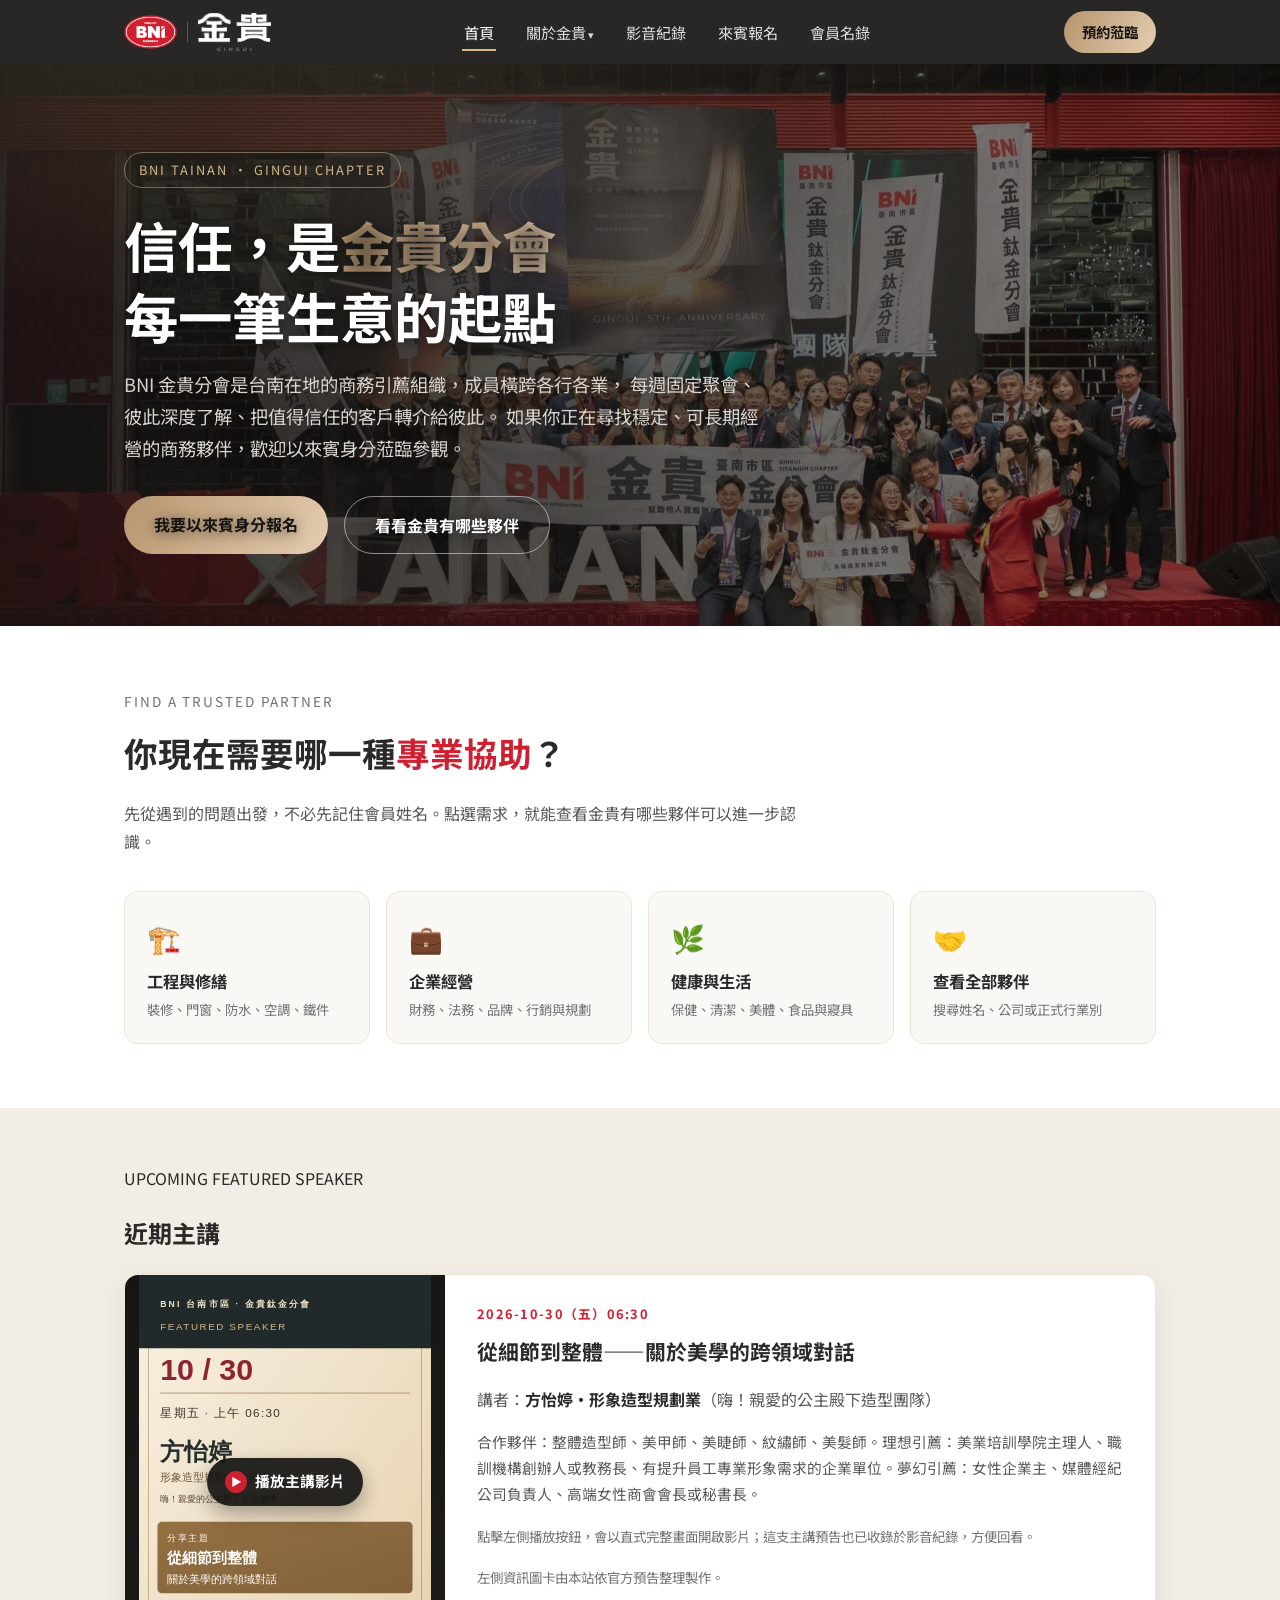
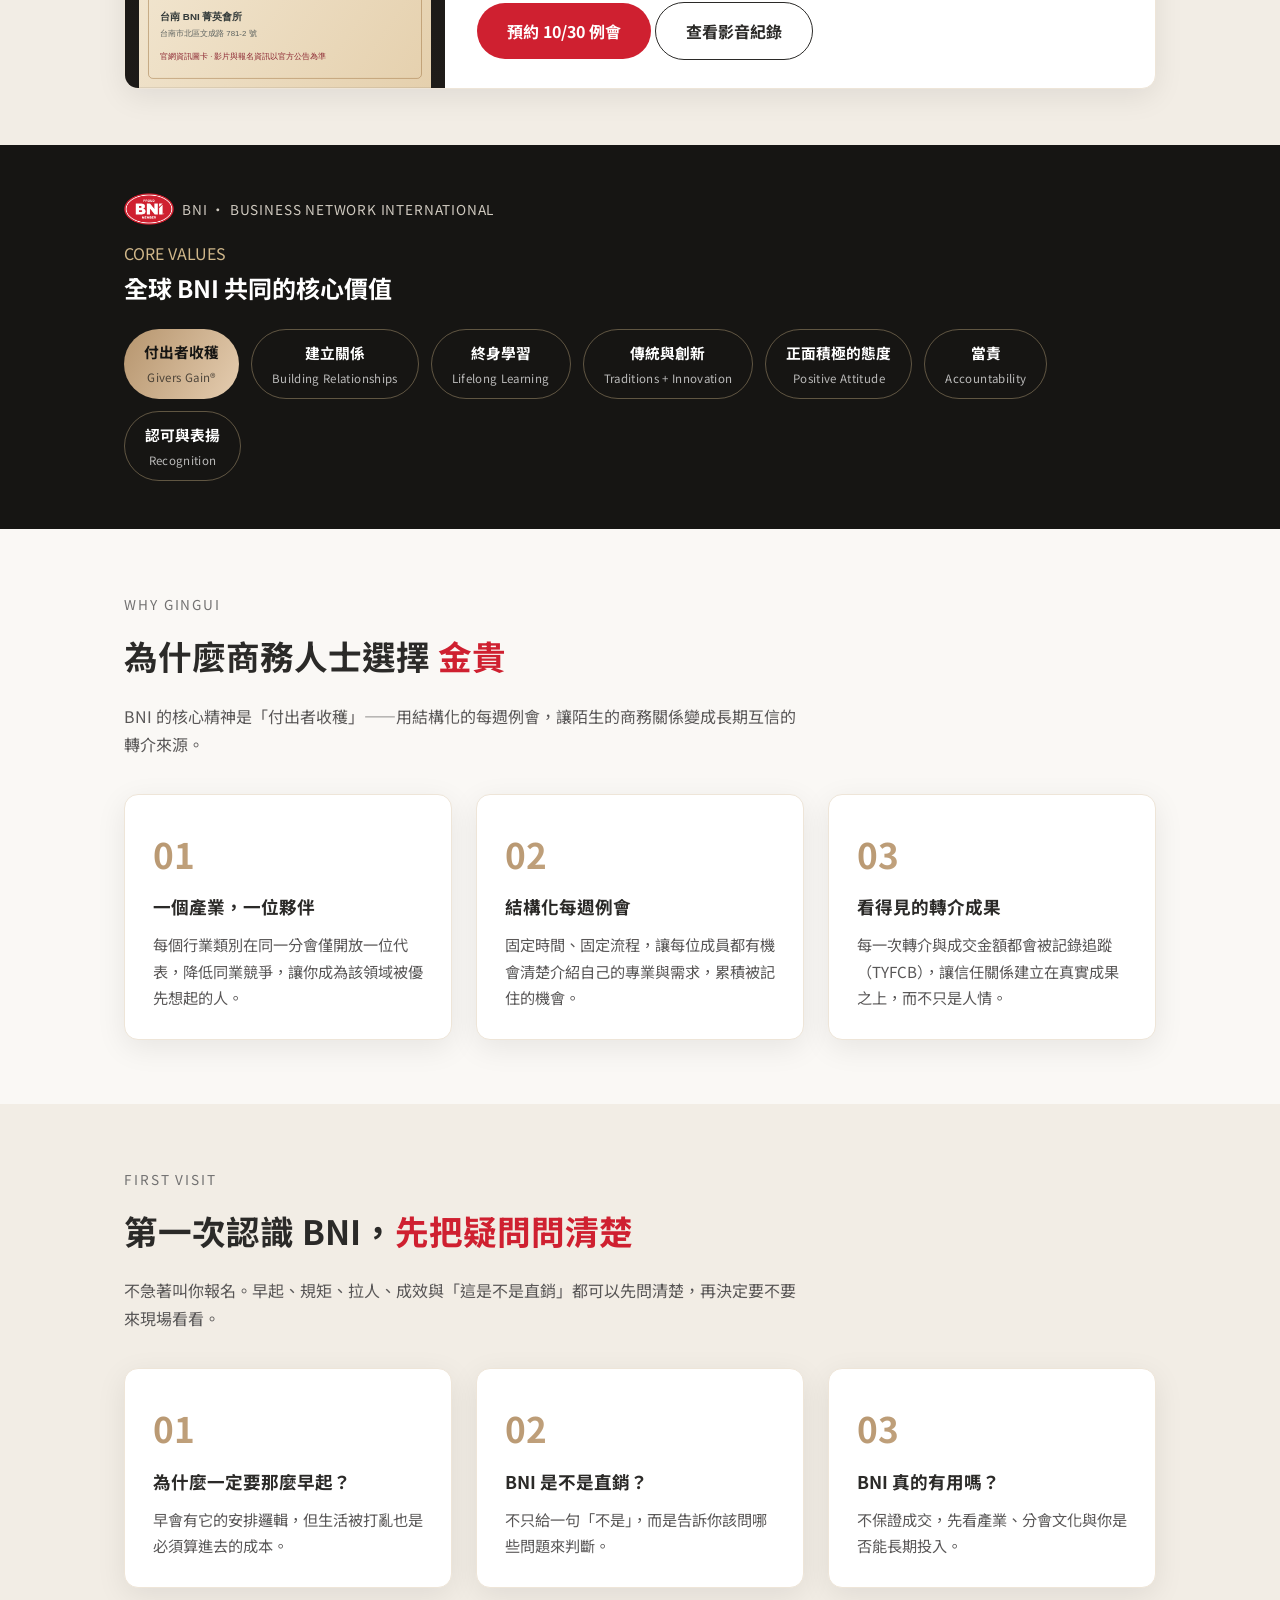
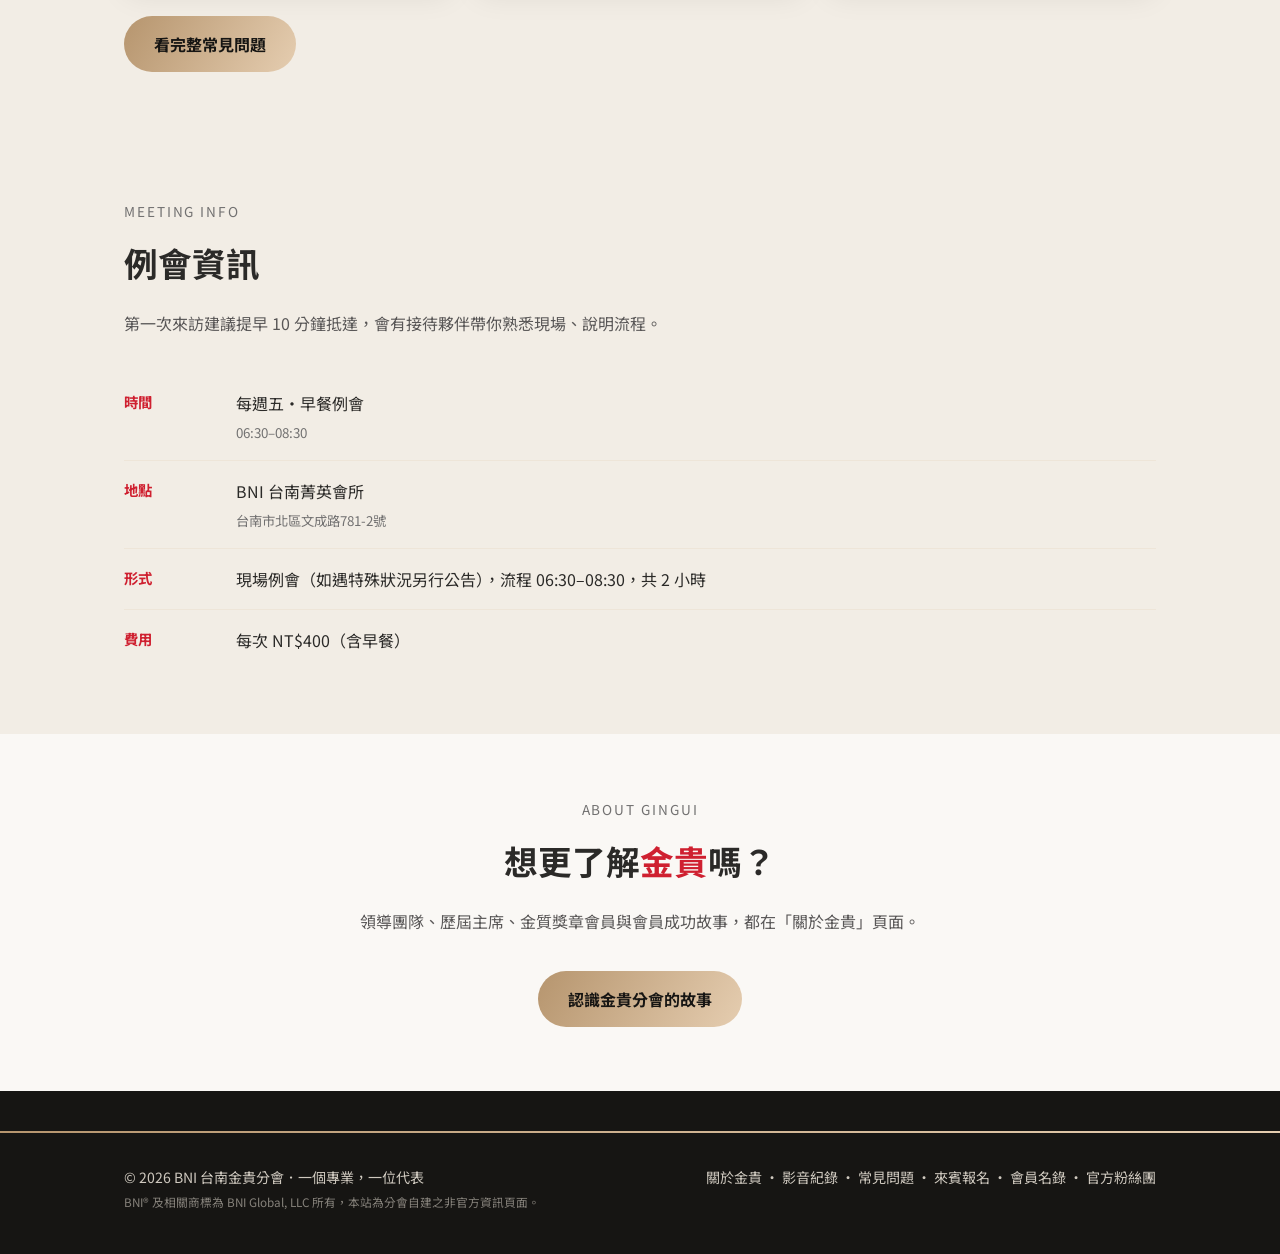
==== docs/index.html @ 7d466584 "Update Oct 30 Gingui speaker and registration" ====
<!DOCTYPE html>
<html lang="zh-Hant">
<head>
<meta name="google-site-verification" content="8ePdqY7qm-xpX4-7lDwkVyhYvIActECKuiyLLZZoABk" />
<meta name="msvalidate.01" content="B2B3A865AB34D9075D585E081B5C7E3E" />
<!-- Google tag (gtag.js) -->
<script async src="https://www.googletagmanager.com/gtag/js?id=G-X0NWSKJ8MS"></script>
<script>
  window.dataLayer = window.dataLayer || [];
  function gtag(){dataLayer.push(arguments);}
  gtag('js', new Date());
  gtag('config', 'G-X0NWSKJ8MS');
</script>
<meta charset="UTF-8">
<meta name="viewport" content="width=device-width, initial-scale=1.0">
<title>BNI 金貴分會｜台南商務引薦組織</title>
<meta name="description" content="認識 BNI 台南金貴分會：例會資訊、會員名錄、來賓報名與常見問題。第一次參訪前，先了解 BNI 是否適合你的商務經營方式。">
<link rel="preconnect" href="https://fonts.googleapis.com">
<link rel="preconnect" href="https://fonts.gstatic.com" crossorigin>
<link href="https://fonts.googleapis.com/css2?family=Noto+Sans+TC:wght@400;500;700;900&display=swap" rel="stylesheet">
<link rel="stylesheet" href="assets/style.css?v=20261016">
<script src="assets/tracking.js?v=20261005b"></script>
</head>
<body>

<nav class="nav">
  <div class="wrap">
    <a href="index.html" class="brand">
      <img src="assets/logo/bni-proud-member-red.png" alt="BNI Proud Member" class="bni-logo">
      <span class="divider"></span>
      <img src="assets/logo/gingui-logo-nav.png" alt="GINGUI 金貴分會" class="gingui-logo">
    </a>
    <ul>
      <li><a href="index.html" class="active">首頁</a></li>
      <li class="nav-dd"><a href="about.html">關於金貴</a><div class="nav-dd-menu"><a href="about.html">認識金貴</a><a href="faq.html">常見問題</a></div></li>
      <li><a href="videos.html">影音紀錄</a></li>
      <li><a href="join.html">來賓報名</a></li>
      <li><a href="directory.html">會員名錄</a></li>
    </ul>
    <a href="join.html" class="cta">預約蒞臨</a>
  </div>
</nav>

<section class="hero">
  <div class="wrap">
    <span class="tag">BNI TAINAN · GINGUI CHAPTER</span>
    <h1>信任，是<span class="gold">金貴分會</span><br>每一筆生意的起點</h1>
    <p class="lead">
      BNI 金貴分會是台南在地的商務引薦組織，成員橫跨各行各業，
      每週固定聚會、彼此深度了解、把值得信任的客戶轉介給彼此。
      如果你正在尋找穩定、可長期經營的商務夥伴，歡迎以來賓身分蒞臨參觀。
    </p>
    <div class="btns">
      <a href="join.html" class="btn btn-gold" data-track="guest_registration_click" data-track-label="首頁首屏報名">我要以來賓身分報名</a>
      <a href="directory.html" class="btn btn-outline" data-track="directory_click" data-track-label="首頁首屏會員名錄">看看金貴有哪些夥伴</a>
    </div>
  </div>
</section>

<section class="section service-finder">
  <div class="wrap">
    <div class="kicker">FIND A TRUSTED PARTNER</div>
    <h2>你現在需要哪一種<span class="accent">專業協助</span>？</h2>
    <p class="desc">先從遇到的問題出發，不必先記住會員姓名。點選需求，就能查看金貴有哪些夥伴可以進一步認識。</p>
    <div class="need-grid">
      <a class="need-card" href="directory.html?group=engineering" data-track="need_category_click" data-need-group="engineering"><span>🏗️</span><strong>工程與修繕</strong><small>裝修、門窗、防水、空調、鐵件</small></a>
      <a class="need-card" href="directory.html?group=business" data-track="need_category_click" data-need-group="business"><span>💼</span><strong>企業經營</strong><small>財務、法務、品牌、行銷與規劃</small></a>
      <a class="need-card" href="directory.html?group=wellness" data-track="need_category_click" data-need-group="wellness"><span>🌿</span><strong>健康與生活</strong><small>保健、清潔、美體、食品與寢具</small></a>
      <a class="need-card" href="directory.html" data-track="need_category_click" data-need-group="all"><span>🤝</span><strong>查看全部夥伴</strong><small>搜尋姓名、公司或正式行業別</small></a>
    </div>
  </div>
</section>

<section class="focus-strip">
  <div class="wrap">
    <div class="kicker">UPCOMING FEATURED SPEAKER</div>
    <h2 style="margin-bottom:20px">近期主講</h2>
    <div class="focus-card video-focus-card">
      <div class="poster reel-frame edm-frame" id="home-reel-20261030">
        <img src="assets/photos/focus-20261030.svg" alt="10/30 方怡婷主講資訊圖卡：從細節到整體——關於美學的跨領域對話">
        <button class="reel-load" type="button" data-reel-target="home-reel-20261030" data-facebook-url="https://www.facebook.com/reel/2871649953207590/" data-reel-title="方怡婷主講預告：從細節到整體——關於美學的跨領域對話">
          <span aria-hidden="true">▶</span> 播放主講影片
        </button>
      </div>
      <div class="body">
        <div class="week">2026-10-30（五）06:30</div>
        <h3>從細節到整體——關於美學的跨領域對話</h3>
        <p class="speaker">講者：<b>方怡婷・形象造型規劃業</b>（嗨！親愛的公主殿下造型團隊）</p>
        <p style="color:var(--gray-90);font-size:.92rem">
          合作夥伴：整體造型師、美甲師、美睫師、紋繡師、美髮師。理想引薦：美業培訓學院主理人、職訓機構創辦人或教務長、有提升員工專業形象需求的企業單位。夢幻引薦：女性企業主、媒體經紀公司負責人、高端女性商會會長或秘書長。
        </p>
        <p class="video-note">點擊左側播放按鈕，會以直式完整畫面開啟影片；這支主講預告也已收錄於影音紀錄，方便回看。</p>
        <p class="video-note">左側資訊圖卡由本站依官方預告整理製作。</p>
        <div class="btns compact-btns">
          <a href="join.html?meeting=2026-10-30" class="btn btn-red" data-track="guest_registration_click" data-track-label="近期主講報名">預約 10/30 例會</a>
          <a href="videos.html" class="btn btn-outline-dark">查看影音紀錄</a>
        </div>
      </div>
    </div>
  </div>
</section>

<section class="values-strip">
  <div class="wrap">
    <div class="bni-badge">
      <img src="assets/logo/bni-proud-member-red.png" alt="BNI Proud Member">
      <span>BNI · BUSINESS NETWORK INTERNATIONAL</span>
    </div>
    <div class="kicker">CORE VALUES</div>
    <h2 style="color:#fff;margin:0">全球 BNI 共同的核心價值</h2>
    <div class="values-list">
      <span class="value-chip primary">付出者收穫<small>Givers Gain®</small></span>
      <span class="value-chip">建立關係<small>Building Relationships</small></span>
      <span class="value-chip">終身學習<small>Lifelong Learning</small></span>
      <span class="value-chip">傳統與創新<small>Traditions + Innovation</small></span>
      <span class="value-chip">正面積極的態度<small>Positive Attitude</small></span>
      <span class="value-chip">當責<small>Accountability</small></span>
      <span class="value-chip">認可與表揚<small>Recognition</small></span>
    </div>
  </div>
</section>

<section class="section">
  <div class="wrap">
    <div class="kicker">WHY GINGUI</div>
    <h2>為什麼商務人士選擇 <span class="accent">金貴</span></h2>
    <p class="desc">BNI 的核心精神是「付出者收穫」——用結構化的每週例會，讓陌生的商務關係變成長期互信的轉介來源。</p>
    <div class="grid3">
      <div class="card">
        <div class="num">01</div>
        <h3>一個產業，一位夥伴</h3>
        <p>每個行業類別在同一分會僅開放一位代表，降低同業競爭，讓你成為該領域被優先想起的人。</p>
      </div>
      <div class="card">
        <div class="num">02</div>
        <h3>結構化每週例會</h3>
        <p>固定時間、固定流程，讓每位成員都有機會清楚介紹自己的專業與需求，累積被記住的機會。</p>
      </div>
      <div class="card">
        <div class="num">03</div>
        <h3>看得見的轉介成果</h3>
        <p>每一次轉介與成交金額都會被記錄追蹤（TYFCB），讓信任關係建立在真實成果之上，而不只是人情。</p>
      </div>
    </div>
  </div>
</section>

<section class="section alt">
  <div class="wrap">
    <div class="kicker">FIRST VISIT</div>
    <h2>第一次認識 BNI，<span class="accent">先把疑問問清楚</span></h2>
    <p class="desc">不急著叫你報名。早起、規矩、拉人、成效與「這是不是直銷」都可以先問清楚，再決定要不要來現場看看。</p>
    <div class="grid3">
      <a class="card card-link" href="faq.html#early"><div class="num">01</div><h3>為什麼一定要那麼早起？</h3><p>早會有它的安排邏輯，但生活被打亂也是必須算進去的成本。</p></a>
      <a class="card card-link" href="faq.html#mlm"><div class="num">02</div><h3>BNI 是不是直銷？</h3><p>不只給一句「不是」，而是告訴你該問哪些問題來判斷。</p></a>
      <a class="card card-link" href="faq.html#fit"><div class="num">03</div><h3>BNI 真的有用嗎？</h3><p>不保證成交，先看產業、分會文化與你是否能長期投入。</p></a>
    </div>
    <div style="margin-top:28px"><a href="faq.html" class="btn btn-gold">看完整常見問題</a></div>
  </div>
</section>

<section class="section alt">
  <div class="wrap">
    <div class="kicker">MEETING INFO</div>
    <h2>例會資訊</h2>
    <p class="desc">第一次來訪建議提早 10 分鐘抵達，會有接待夥伴帶你熟悉現場、說明流程。</p>
    <ul class="info-list">
      <li>
        <span class="label">時間</span>
        <span class="value">每週五・早餐例會<small>06:30–08:30</small></span>
      </li>
      <li>
        <span class="label">地點</span>
        <span class="value">BNI 台南菁英會所
          <small>台南市北區文成路781-2號</small>
        </span>
      </li>
      <li>
        <span class="label">形式</span>
        <span class="value">現場例會（如遇特殊狀況另行公告），流程 06:30–08:30，共 2 小時</span>
      </li>
      <li>
        <span class="label">費用</span>
        <span class="value">每次 NT$400（含早餐）</span>
      </li>
    </ul>
  </div>
</section>

<section class="section" style="text-align:center">
  <div class="wrap">
    <div class="kicker">ABOUT GINGUI</div>
    <h2>想更了解<span class="accent">金貴</span>嗎？</h2>
    <p class="desc" style="margin-left:auto;margin-right:auto">
      領導團隊、歷屆主席、金質獎章會員與會員成功故事，都在「關於金貴」頁面。
    </p>
    <a href="about.html" class="btn btn-gold">認識金貴分會的故事</a>
  </div>
</section>

<footer>
  <hr class="gold-line">
  <div class="wrap">
    <div>
      © <span id="year"></span> BNI 台南金貴分會．一個專業，一位代表
      <br><small style="opacity:.6">BNI® 及相關商標為 BNI Global, LLC 所有，本站為分會自建之非官方資訊頁面。</small>
    </div>
    <div>
      <a href="about.html">關於金貴</a> ・
      <a href="videos.html">影音紀錄</a> ・
      <a href="faq.html">常見問題</a> ・
      <a href="join.html">來賓報名</a> ・
      <a href="directory.html">會員名錄</a> ・
      <a href="https://www.facebook.com/people/BNI-%E5%8F%B0%E5%8D%97%E5%B8%82%E5%8D%80-%E9%87%91%E8%B2%B4%E9%88%A6%E9%87%91%E5%88%86%E6%9C%83/100025054496051/" target="_blank" rel="noopener">官方粉絲團</a>
    </div>
  </div>
</footer>
<script>document.getElementById('year').textContent = new Date().getFullYear();</script>
<script src="assets/reels.js"></script>
</body>
</html>
---- docs/assets/style.css ----
/* BNI 金貴分會官網 — 共用樣式表
   色彩來源：BNI台南金貴分會_標準字設計.pdf
   BNI Red #CF2030 / Gingui Gold #d0b78a / 漸層金 #b6956e→#e5cdb0
   Cool Gray：#595757 / #727171 / #898989 / #9fa0a0
   使用比例規則：紅色僅作重點強調，維持在畫面 5-10%
*/

:root{
  --bni-red:#CF2030;
  --gingui-gold:#d0b78a;
  --gold-start:#b6956e;
  --gold-end:#e5cdb0;
  --gray-90:#595757;
  --gray-70:#727171;
  --gray-50:#898989;
  --gray-30:#9fa0a0;
  --ink:#2b2a28;
  --paper:#faf8f5;
  --white:#ffffff;
  --black:#161513;
  --shadow:0 8px 30px rgba(0,0,0,.08);
  --radius:14px;
}

*{box-sizing:border-box}
[hidden]{display:none!important}
html{scroll-behavior:smooth}
body{
  margin:0;
  background:var(--paper);
  color:var(--ink);
  font-family:"Noto Sans TC","PingFang TC","Microsoft JhengHei",sans-serif;
  line-height:1.75;
  -webkit-font-smoothing:antialiased;
}
img{max-width:100%;display:block}
a{color:inherit;text-decoration:none}
.wrap{max-width:1080px;margin:0 auto;padding:0 24px}

/* ---------- Nav ---------- */
.nav{
  position:sticky;top:0;z-index:50;
  background:rgba(22,21,19,.92);
  backdrop-filter:blur(6px);
  color:var(--white);
}
.nav .wrap{display:flex;align-items:center;justify-content:space-between;height:64px}
.nav .brand{display:flex;align-items:center;gap:10px;font-weight:700;letter-spacing:.04em}
.nav .brand img.bni-logo{height:34px;width:auto}
.nav .brand img.gingui-logo{height:38px;width:auto}
.nav .brand .divider{width:1px;height:20px;background:rgba(255,255,255,.25)}
.nav .brand .en{
  font-family:"Archive","Noto Sans TC",sans-serif;
  background:linear-gradient(120deg,var(--gold-start),var(--gold-end));
  -webkit-background-clip:text;background-clip:text;color:transparent;
  font-size:1.1rem;
}
.nav .brand .zh{font-size:1rem;color:var(--white)}
.nav ul{list-style:none;display:flex;gap:28px;margin:0;padding:0;font-size:.95rem}
.nav ul a{opacity:.85;padding:6px 2px;border-bottom:2px solid transparent;transition:.2s}
.nav ul a:hover,.nav ul a.active{opacity:1;border-color:var(--gingui-gold)}
.nav .cta{
  background:linear-gradient(120deg,var(--gold-start),var(--gold-end));
  color:var(--black);padding:8px 18px;border-radius:999px;font-weight:700;font-size:.9rem;
}

/* ---------- Hero (黑底＋漸層金) ---------- */
.hero{
  background:
    radial-gradient(1200px 500px at 15% -10%, rgba(213,183,138,.14), transparent 60%),
    linear-gradient(100deg, rgba(22,21,19,.90) 0%, rgba(22,21,19,.74) 45%, rgba(22,21,19,.38) 100%),
    url("photos/hero-convention.jpg");
  background-size: cover;
  background-position: center 30%;
  color:var(--white);
  padding:88px 0 72px;
  text-shadow:0 2px 14px rgba(0,0,0,.55);
}
.hero .tag{
  display:inline-block;font-size:.8rem;letter-spacing:.16em;color:var(--gingui-gold);
  border:1px solid rgba(208,183,138,.5);padding:6px 14px;border-radius:999px;margin-bottom:22px;
}
.hero h1{
  font-size:clamp(2.1rem,5vw,3.4rem);
  margin:0 0 16px;line-height:1.3;
}
.hero h1 .gold{
  background:linear-gradient(120deg,var(--gold-start),var(--gold-end));
  -webkit-background-clip:text;background-clip:text;color:transparent;
}
.hero p.lead{font-size:1.15rem;color:#d8d4cd;max-width:640px;margin:0 0 32px}
.hero .btns{display:flex;gap:16px;flex-wrap:wrap}
.btn{
  display:inline-block;padding:14px 30px;border-radius:999px;font-weight:700;font-size:1rem;
  transition:.2s transform,.2s box-shadow;
}
.btn:hover{transform:translateY(-2px)}
.btn-gold{background:linear-gradient(120deg,var(--gold-start),var(--gold-end));color:var(--black)}
.btn-gold:hover{box-shadow:0 10px 24px rgba(214,190,150,.35)}
.btn-outline{border:1.5px solid rgba(255,255,255,.5);color:var(--white)}
.btn-outline:hover{border-color:var(--gingui-gold);color:var(--gingui-gold)}
.btn-red{background:var(--bni-red);color:var(--white)}
.btn-red:hover{box-shadow:0 10px 24px rgba(207,32,48,.35)}

/* ---------- Sections (白底) ---------- */
.section{padding:64px 0}
.section.alt{background:#f2ede5}
.section h2{
  font-size:clamp(1.5rem,3vw,2.1rem);margin:0 0 8px;
}
.section h2 .accent{color:var(--bni-red)}
.section .kicker{
  font-size:.85rem;letter-spacing:.14em;color:var(--gray-70);
  text-transform:uppercase;margin-bottom:10px;
}
.section .desc{color:var(--gray-90);max-width:680px;margin-bottom:36px}

.grid3{display:grid;grid-template-columns:repeat(3,1fr);gap:24px}
.grid2{display:grid;grid-template-columns:1fr 1fr;gap:24px}
@media (max-width:820px){.grid3{grid-template-columns:1fr}.grid2{grid-template-columns:1fr}}

.card{
  background:var(--white);border-radius:var(--radius);padding:28px;box-shadow:var(--shadow);
  border:1px solid #eee5d8;
}
.card .num{
  font-family:"Archive","Noto Sans TC",sans-serif;
  font-size:2.2rem;color:var(--gingui-gold);font-weight:700;margin-bottom:8px;
  background:linear-gradient(120deg,var(--gold-start),var(--gold-end));
  -webkit-background-clip:text;background-clip:text;color:transparent;
}
.card h3{margin:0 0 8px;font-size:1.1rem}
.card p{margin:0;color:var(--gray-90);font-size:.95rem}
.card-link{display:block;transition:.2s transform,.2s box-shadow,.2s border-color}
.card-link:hover{transform:translateY(-3px);box-shadow:0 14px 32px rgba(0,0,0,.12);border-color:var(--gingui-gold)}

/* ---------- Service finder ---------- */
.service-finder{background:#fff}
.need-grid{display:grid;grid-template-columns:repeat(4,1fr);gap:16px}
.need-card{
  display:flex;flex-direction:column;gap:5px;background:var(--paper);border:1px solid #eee5d8;
  border-radius:var(--radius);padding:22px;transition:.2s transform,.2s box-shadow,.2s border-color;
}
.need-card:hover{transform:translateY(-3px);box-shadow:var(--shadow);border-color:var(--gingui-gold)}
.need-card>span{font-size:1.7rem}.need-card strong{font-size:1.02rem}.need-card small{color:var(--gray-70);line-height:1.55}
@media(max-width:820px){.need-grid{grid-template-columns:repeat(2,1fr)}}
@media(max-width:480px){.need-grid{grid-template-columns:1fr}}

.info-list{list-style:none;margin:0;padding:0}
.info-list li{
  display:flex;gap:16px;padding:16px 0;border-bottom:1px solid #eee5d8;
}
.info-list li:last-child{border-bottom:none}
.info-list .label{
  min-width:96px;color:var(--bni-red);font-weight:700;font-size:.9rem;flex-shrink:0;
}
.info-list .value{color:var(--ink)}
.info-list .value small{display:block;color:var(--gray-70);margin-top:4px}

.placeholder{
  background:#fff7ec;border:1px dashed var(--gingui-gold);color:var(--gray-90);
  padding:2px 8px;border-radius:6px;font-size:.9em;
}

/* ---------- Directory table ---------- */
.dir-toolbar{display:flex;gap:12px;flex-wrap:wrap;margin-bottom:24px}
.dir-toolbar input, .dir-toolbar select{
  padding:10px 14px;border:1px solid #ddd3c0;border-radius:999px;font-size:.9rem;
  background:var(--white);color:var(--ink);min-width:180px;
}
table.dir{width:100%;border-collapse:collapse;background:var(--white);border-radius:var(--radius);overflow:hidden;box-shadow:var(--shadow)}
table.dir th, table.dir td{padding:14px 16px;text-align:left;font-size:.92rem;border-bottom:1px solid #f0ebe0}
table.dir th{background:var(--black);color:var(--white);font-weight:600;letter-spacing:.03em}
table.dir tbody tr:hover{background:#fbf6ec}
table.dir td.name{font-weight:700}
.member-link{color:var(--bni-red);border-bottom:1px solid rgba(207,32,48,.3)}
.member-link:hover{border-bottom-color:var(--bni-red)}
table.dir td.phone{white-space:nowrap;color:var(--gray-90)}
.badge-cat{
  display:inline-block;font-size:.72rem;padding:2px 10px;border-radius:999px;
  background:linear-gradient(120deg,var(--gold-start),var(--gold-end));color:var(--black);font-weight:700;
}
.member-preview-grid{display:grid;grid-template-columns:repeat(5,1fr);gap:16px;margin:0 0 56px}
.member-preview{background:#fff;border:1px solid #eee5d8;border-radius:var(--radius);overflow:hidden;box-shadow:var(--shadow);transition:.2s transform,.2s border-color}
.member-preview:hover{transform:translateY(-3px);border-color:var(--gingui-gold)}
.member-preview img{width:100%;aspect-ratio:1/1;object-fit:cover}
.member-preview div{padding:16px}.member-preview span{font-size:.76rem;color:var(--bni-red);font-weight:700}.member-preview h3{margin:3px 0 5px}.member-preview p{font-size:.86rem;color:var(--gray-90);margin:0;line-height:1.6}
.directory-heading{display:flex;align-items:end;justify-content:space-between;gap:16px}.directory-heading p{color:var(--gray-70);font-size:.9rem;margin:0 0 8px}
@media(max-width:900px){.member-preview-grid{grid-template-columns:repeat(2,1fr)}}
@media(max-width:520px){.member-preview-grid{grid-template-columns:1fr}.directory-heading{align-items:start;flex-direction:column}}

/* ---------- BNI Core Values strip ---------- */
.values-strip{background:var(--black);padding:48px 0}
.values-strip .kicker{color:var(--gingui-gold)}
.values-strip .bni-badge{
  display:inline-flex;align-items:center;gap:8px;margin-bottom:14px;
}
.values-strip .bni-badge img{height:32px;width:auto}
.values-strip .bni-badge span{color:#cfc9bf;font-size:.85rem;letter-spacing:.06em}
.values-list{display:flex;flex-wrap:wrap;gap:12px;margin-top:20px}
.value-chip{
  border:1px solid rgba(208,183,138,.4);color:var(--white);
  padding:10px 20px;border-radius:999px;font-size:.92rem;font-weight:700;
  display:flex;flex-direction:column;align-items:center;gap:2px;text-align:center;
}
.value-chip.primary{
  background:linear-gradient(120deg,var(--gold-start),var(--gold-end));
  color:var(--black);border:none;
}
.value-chip small{opacity:.7;font-weight:400;font-size:.72rem;letter-spacing:.03em}

/* ---------- Steps (guest flow) ---------- */
.steps{counter-reset:step;display:grid;gap:20px}
.step{
  display:flex;gap:20px;background:var(--white);border-radius:var(--radius);
  padding:24px;box-shadow:var(--shadow);border:1px solid #eee5d8;
}
.step .n{
  counter-increment:step;flex-shrink:0;width:44px;height:44px;border-radius:50%;
  background:var(--bni-red);color:var(--white);display:flex;align-items:center;justify-content:center;
  font-weight:700;font-size:1.1rem;
}
.step .n::before{content:counter(step)}
.step h3{margin:0 0 6px;font-size:1.05rem}
.step p{margin:0;color:var(--gray-90);font-size:.92rem}

/* ---------- Frequently asked questions ---------- */
.faq-list{display:grid;gap:14px;max-width:820px}
.faq-list details{background:var(--white);border:1px solid #eee5d8;border-radius:var(--radius);box-shadow:var(--shadow);padding:0 22px}
.faq-list details[open]{border-color:var(--gingui-gold)}
.faq-list summary{cursor:pointer;font-size:1.04rem;font-weight:700;padding:18px 30px 18px 0;position:relative;list-style:none}
.faq-list summary::-webkit-details-marker{display:none}
.faq-list summary::after{content:"＋";position:absolute;right:0;color:var(--bni-red);font-size:1.4rem;line-height:1.4}
.faq-list details[open] summary::after{content:"－"}
.faq-list .answer{padding:0 0 20px;color:var(--gray-90);font-size:.96rem}
.faq-list .answer p{margin:0 0 12px}
.faq-list .answer p:last-child{margin-bottom:0}
.faq-list .answer a{color:var(--bni-red);text-decoration:underline}
.note-box{max-width:820px;background:#fff7ec;border-left:4px solid var(--gingui-gold);padding:18px 20px;color:var(--gray-90);font-size:.92rem}

/* ---------- Footer ---------- */
footer{background:var(--black);color:#cfc9bf;padding:40px 0;font-size:.88rem}
footer .wrap{display:flex;justify-content:space-between;flex-wrap:wrap;gap:16px}
footer a:hover{color:var(--gingui-gold)}
footer .gold-line{
  height:2px;background:linear-gradient(90deg,var(--gold-start),var(--gold-end));
  border:none;margin:0 0 32px;
}

.mobile-toggle{display:none}
@media (max-width:760px){
  .nav ul{display:none}
  .mobile-toggle{display:block}
}

/* ---------- Real photo gallery ---------- */
.gallery-grid{display:grid;grid-template-columns:1.2fr 1fr;gap:20px}
@media (max-width:820px){.gallery-grid{grid-template-columns:1fr}}
.gallery-item{position:relative;border-radius:var(--radius);overflow:hidden;box-shadow:var(--shadow)}
.gallery-item img{width:100%;height:100%;object-fit:cover;display:block;aspect-ratio:4/3}
.gallery-item .cap{
  position:absolute;left:0;right:0;bottom:0;padding:14px 18px;
  background:linear-gradient(0deg,rgba(0,0,0,.7),transparent);
  color:#fff;font-size:.88rem;
}

/* ---------- Success stories ---------- */
.story-card{
  background:var(--white);border-radius:var(--radius);padding:28px;box-shadow:var(--shadow);
  border:1px solid #eee5d8;border-left:4px solid var(--gingui-gold);
}
.story-card .quote{font-size:1.02rem;color:var(--ink);line-height:1.8;margin:0 0 14px}
.story-card .quote::before{content:"“";color:var(--gingui-gold);font-size:1.4em;line-height:0;vertical-align:-0.2em}
.story-card .who{font-size:.88rem;color:var(--gray-70);font-weight:700}
.story-card .who small{display:block;font-weight:400;color:var(--gray-50);margin-top:2px}

/* ---------- Weekly presentation invite card ---------- */
.focus-strip{background:#f2ede5;padding:56px 0}
.focus-card{
  display:grid;grid-template-columns:280px 1fr;gap:0;
  background:var(--white);border-radius:var(--radius);overflow:hidden;box-shadow:var(--shadow);
  border:1px solid #eee5d8;
}
@media (max-width:760px){.focus-card{grid-template-columns:1fr}}
.focus-card .poster{
  background:linear-gradient(160deg,#161513,#1f1c19);
  display:flex;align-items:center;justify-content:center;min-height:220px;
  color:var(--gingui-gold);
}
.focus-card .poster img{width:100%;height:100%;object-fit:cover}
.focus-card .body{padding:28px 32px}
.focus-card .week{font-size:.8rem;letter-spacing:.1em;color:var(--bni-red);font-weight:700;text-transform:uppercase;margin-bottom:8px}
.focus-card h3{margin:0 0 10px;font-size:1.3rem}
.focus-card .speaker{color:var(--gray-90);margin-bottom:16px}
.focus-card .speaker b{color:var(--ink)}

/* ---------- Featured speaker and video archive ---------- */
.video-focus-card{grid-template-columns:320px 1fr}
.reel-frame{position:relative;isolation:isolate;min-height:360px;overflow:hidden}
.reel-frame>img{position:absolute;inset:0;width:100%;height:100%;object-fit:cover}
.reel-load{position:absolute;z-index:1;left:50%;top:50%;transform:translate(-50%,-50%);border:0;border-radius:999px;background:rgba(22,21,19,.92);color:var(--white);padding:13px 18px;font:700 .92rem/1 "Noto Sans TC",sans-serif;cursor:pointer;box-shadow:0 8px 20px rgba(0,0,0,.32);white-space:nowrap}
.reel-load span{display:inline-grid;place-items:center;width:22px;height:22px;margin-right:5px;border-radius:50%;background:var(--bni-red);font-size:.68rem}
.reel-load:hover,.reel-load:focus-visible{background:var(--bni-red);outline:3px solid rgba(191,30,45,.25);outline-offset:3px}
.video-note{font-size:.84rem;line-height:1.7;color:var(--gray-70);margin:18px 0 0}
.compact-btns{margin-top:14px;gap:10px}
.btn-outline-dark{border:1px solid var(--ink);color:var(--ink);background:transparent}
.btn-outline-dark:hover{background:var(--ink);color:var(--white)}
.video-archive-card{display:grid;grid-template-columns:260px 1fr;overflow:hidden;background:var(--white);border:1px solid #eee5d8;border-radius:var(--radius);box-shadow:var(--shadow)}
.video-archive-card .reel-frame{min-height:360px}
.video-archive-card .body{padding:30px 32px}
.video-archive-card h3{margin:0 0 10px;font-size:1.35rem}
.video-archive-card .meta{font-size:.9rem;color:var(--gray-70);line-height:1.8}
.archive-flow{display:grid;grid-template-columns:repeat(3,1fr);gap:14px;margin:28px 0 42px}
.archive-flow div{padding:18px;background:var(--paper);border-radius:12px;border:1px solid #eee5d8;font-size:.9rem;line-height:1.65}
.archive-flow b{display:block;color:var(--bni-red);margin-bottom:3px}
.reel-dialog{margin:auto;padding:0;border:0;border-radius:18px;background:transparent;box-shadow:none;max-width:min(92vw,460px)}
.reel-dialog::backdrop{background:rgba(12,11,10,.8);backdrop-filter:blur(5px)}
.reel-dialog-shell{position:relative;padding:14px;background:#161513;border:1px solid rgba(255,255,255,.2);border-radius:18px;box-shadow:0 24px 70px rgba(0,0,0,.55)}
.reel-dialog-player{width:min(84vw,420px);aspect-ratio:9 / 16;background:#000;overflow:hidden;border-radius:10px}
.reel-dialog-player iframe{display:block;width:100%;height:100%;border:0}
.reel-close{position:absolute;z-index:1;top:-12px;right:-12px;width:36px;height:36px;border:0;border-radius:50%;background:var(--white);color:var(--ink);font-size:1.5rem;line-height:1;cursor:pointer;box-shadow:0 4px 14px rgba(0,0,0,.32)}
.reel-close:hover,.reel-close:focus-visible{background:var(--bni-red);color:var(--white);outline:3px solid rgba(255,255,255,.45);outline-offset:2px}
.reel-dialog-link{display:block;margin:10px 0 0;color:#fff;text-align:center;font-size:.8rem}
@media (max-width:760px){.video-focus-card,.video-archive-card{grid-template-columns:1fr}.reel-frame{min-height:300px}.video-archive-card .reel-frame{min-height:300px}.video-archive-card .body,.focus-card .body{padding:26px 24px}.archive-flow{grid-template-columns:1fr}}

/* ---------- Contact form ---------- */
.guest-form{
  background:var(--white);border-radius:var(--radius);padding:32px;box-shadow:var(--shadow);
  border:1px solid #eee5d8;margin-top:28px;
}
.guest-form .field{margin-bottom:18px}
.guest-form label{display:block;font-weight:700;font-size:.9rem;margin-bottom:6px;color:var(--ink)}
.guest-form input, .guest-form textarea, .guest-form select{
  width:100%;padding:12px 14px;border:1px solid #ddd3c0;border-radius:10px;
  font-family:inherit;font-size:.95rem;background:var(--paper);color:var(--ink);
}
.guest-form input:focus, .guest-form textarea:focus, .guest-form select:focus{outline:2px solid var(--gingui-gold);outline-offset:1px}
.field-help{display:block;color:var(--gray-70);margin-top:6px;font-size:.8rem}
.guest-form .honey{position:absolute;left:-9999px;opacity:0}
.form-success{max-width:760px;background:#fff;border:1px solid #e4d4bc;border-left:5px solid var(--gingui-gold);border-radius:var(--radius);box-shadow:var(--shadow);padding:28px 30px;margin-top:24px}
.form-success h3{font-size:1.35rem;margin:0 0 10px}.form-success p{color:var(--gray-90);margin:8px 0}.form-success .success-actions{display:flex;flex-wrap:wrap;gap:12px;margin-top:22px}.form-success .btn-outline-dark{border-color:var(--gray-90)}
.no-results{background:#fff7ec;border:1px solid #ead7bb;border-radius:var(--radius);padding:24px;margin-top:20px;color:var(--gray-90)}
.no-results strong{display:block;color:var(--ink);font-size:1.05rem;margin-bottom:6px}.no-results .btn{margin-top:14px}

/* ---------- Featured story (with image) ---------- */
.story-featured{
  display:grid;grid-template-columns:280px 1fr;gap:0;
  background:var(--white);border-radius:var(--radius);overflow:hidden;box-shadow:var(--shadow);
  border:1px solid #eee5d8;margin-bottom:24px;
}
@media (max-width:760px){.story-featured{grid-template-columns:1fr}}
.story-featured img{width:100%;height:100%;object-fit:cover;display:block}
.story-featured .body{padding:28px 32px}
.story-featured .quote{font-size:1rem;color:var(--ink);line-height:1.85;white-space:pre-line;margin:0 0 16px}
.story-featured .quote b{color:var(--bni-red)}
.story-featured .source{font-size:.82rem;color:var(--gray-70)}
.story-featured .source a{color:var(--bni-red);text-decoration:underline}

/* ---------- Past Chairs timeline ---------- */
.chairs-list{display:flex;flex-wrap:wrap;gap:14px}
.chair-chip{
  background:var(--white);border:1px solid #eee5d8;border-radius:999px;
  padding:10px 20px 10px 10px;display:flex;align-items:center;gap:10px;box-shadow:var(--shadow);
}
.chair-chip .term{
  background:linear-gradient(120deg,var(--gold-start),var(--gold-end));color:var(--black);
  font-weight:700;font-size:.82rem;padding:4px 12px;border-radius:999px;white-space:nowrap;
}
.chair-chip .name{font-weight:700;font-size:.95rem}
.chair-chip .ind{color:var(--gray-70);font-size:.82rem}

/* ---------- Gold medal members ---------- */
.gold-grid{display:grid;grid-template-columns:repeat(2,1fr);gap:16px}
@media (max-width:760px){.gold-grid{grid-template-columns:1fr}}
.gold-card{border-radius:var(--radius);overflow:hidden;box-shadow:var(--shadow);border:1px solid #eee5d8}
.gold-card img{width:100%;display:block}
.gold-card.wide{grid-column:1/-1}

/* Leadership section: featured chair + headshot grid */
.leader-chair{
  display:flex;align-items:center;gap:36px;
  background:linear-gradient(120deg,var(--gold-start),var(--gold-end));
  border-radius:var(--radius);padding:36px 40px;box-shadow:var(--shadow);
  margin:0 auto 32px;max-width:720px;
}
.leader-chair .photo{
  width:140px;height:140px;border-radius:50%;flex-shrink:0;
  overflow:hidden;border:4px solid var(--white);box-shadow:0 6px 18px rgba(0,0,0,.18);
}
.leader-chair .photo img{width:100%;height:100%;object-fit:cover;display:block}
.leader-chair .info{color:var(--ink)}
.leader-chair .role{
  font-size:.82rem;letter-spacing:.14em;text-transform:uppercase;
  color:#6b4a24;font-weight:700;margin-bottom:6px;
}
.leader-chair .name{font-size:1.6rem;font-weight:900;margin:0 0 4px}
.leader-chair .ind{font-size:1rem;color:#5a4326}
.leader-chair .name a{color:inherit;text-decoration:none;border-bottom:2px solid rgba(0,0,0,.25)}
.leader-chair .name a:hover{border-color:var(--bni-red)}
@media (max-width:600px){.leader-chair{flex-direction:column;text-align:center;padding:28px 24px}}

.leader-grid{
  display:grid;grid-template-columns:repeat(4,1fr);gap:20px;
}
@media (max-width:900px){.leader-grid{grid-template-columns:repeat(2,1fr)}}
.leader-card{
  background:var(--white);border-radius:var(--radius);padding:20px 16px;
  box-shadow:var(--shadow);border:1px solid #eee5d8;text-align:center;
}
.leader-card .photo{
  width:76px;height:76px;border-radius:50%;overflow:hidden;margin:0 auto 12px;
  border:2px solid var(--gingui-gold);box-shadow:0 3px 8px rgba(0,0,0,.12);
}
.leader-card .photo img{width:100%;height:100%;object-fit:cover;display:block}
.leader-card .role{font-size:.78rem;color:var(--gray-70);margin-bottom:4px}
.leader-card h3{margin:0 0 4px;font-size:1rem}
.leader-card p{margin:0;color:var(--gray-90);font-size:.88rem}
.leader-card p a{color:var(--bni-red);text-decoration:none}
.leader-card p a:hover{text-decoration:underline}

/* ---------- Member digital card ---------- */
.member-hero{background:linear-gradient(120deg,#161513,#292521);color:#fff;padding:72px 0}
.member-hero-grid{display:grid;grid-template-columns:220px 1fr;gap:44px;align-items:center}
.member-photo{width:220px;height:220px;border-radius:50%;object-fit:cover;border:5px solid var(--gingui-gold);box-shadow:0 12px 32px rgba(0,0,0,.35)}
.member-hero .tag{display:inline-block;color:var(--gingui-gold);border:1px solid rgba(208,183,138,.55);border-radius:999px;padding:6px 14px;font-size:.82rem;letter-spacing:.08em}
.member-hero h1{font-size:clamp(2.2rem,5vw,3.5rem);margin:12px 0 6px}.member-promise{font-size:1.18rem;color:#e1ddd5;max-width:680px;margin:0 0 8px}.member-company{color:var(--gingui-gold);font-weight:700;margin:0 0 26px}.member-company a{border-bottom:1px solid rgba(208,183,138,.5)}
.share-button{background:transparent;font-family:inherit;cursor:pointer}
.profile-grid{display:grid;grid-template-columns:1fr 1fr;gap:24px}.profile-panel{background:#fff;border:1px solid #eee5d8;border-radius:var(--radius);padding:30px;box-shadow:var(--shadow)}.profile-panel h2{font-size:1.4rem}
.check-list{list-style:none;padding:0;margin:20px 0 0;display:grid;gap:14px}.check-list li{position:relative;padding-left:30px;color:var(--gray-90)}.check-list li::before{content:'✓';position:absolute;left:0;top:0;color:var(--bni-red);font-weight:900}
.evidence-box{max-width:820px;background:#fff;border-left:4px solid var(--gingui-gold);padding:24px 28px;border-radius:0 var(--radius) var(--radius) 0;box-shadow:var(--shadow);line-height:1.85}.profile-note{font-size:.84rem;color:var(--gray-70);margin-top:18px}
.profile-cta .wrap{display:flex;align-items:center;justify-content:space-between;gap:32px}.profile-cta p{color:var(--gray-90);margin-bottom:0}
@media(max-width:760px){.member-hero-grid{grid-template-columns:1fr;text-align:center}.member-photo{margin:auto;width:170px;height:170px}.member-hero .btns{justify-content:center}.profile-grid{grid-template-columns:1fr}.profile-cta .wrap{align-items:flex-start;flex-direction:column}}

/* 導覽下拉（2026-10-06）：「常見問題」收進「關於金貴」 */
.nav .nav-dd{position:relative}
.nav .nav-dd>a:after{content:" ▾";font-size:.7em}
.nav .nav-dd-menu{display:none;position:absolute;left:-10px;top:100%;min-width:140px;z-index:60;flex-direction:column;
  background:#111;border:1px solid rgba(255,255,255,.18);border-radius:10px;padding:6px;box-shadow:0 12px 28px rgba(0,0,0,.4)}
.nav .nav-dd:hover .nav-dd-menu,.nav .nav-dd:focus-within .nav-dd-menu{display:flex}
.nav .nav-dd-menu a{padding:9px 12px;border-bottom:0;border-radius:8px;white-space:nowrap;display:block}
.nav .nav-dd-menu a:hover,.nav .nav-dd-menu a.active{background:rgba(255,255,255,.1)}

/* Keep portrait event posters readable without cropping speaker or event details. */
.focus-card .edm-frame img,.video-archive-card .edm-frame img{object-fit:contain}
@media(max-width:760px){.focus-card .edm-frame,.video-archive-card .edm-frame{min-height:0;aspect-ratio:1076 / 1522}}
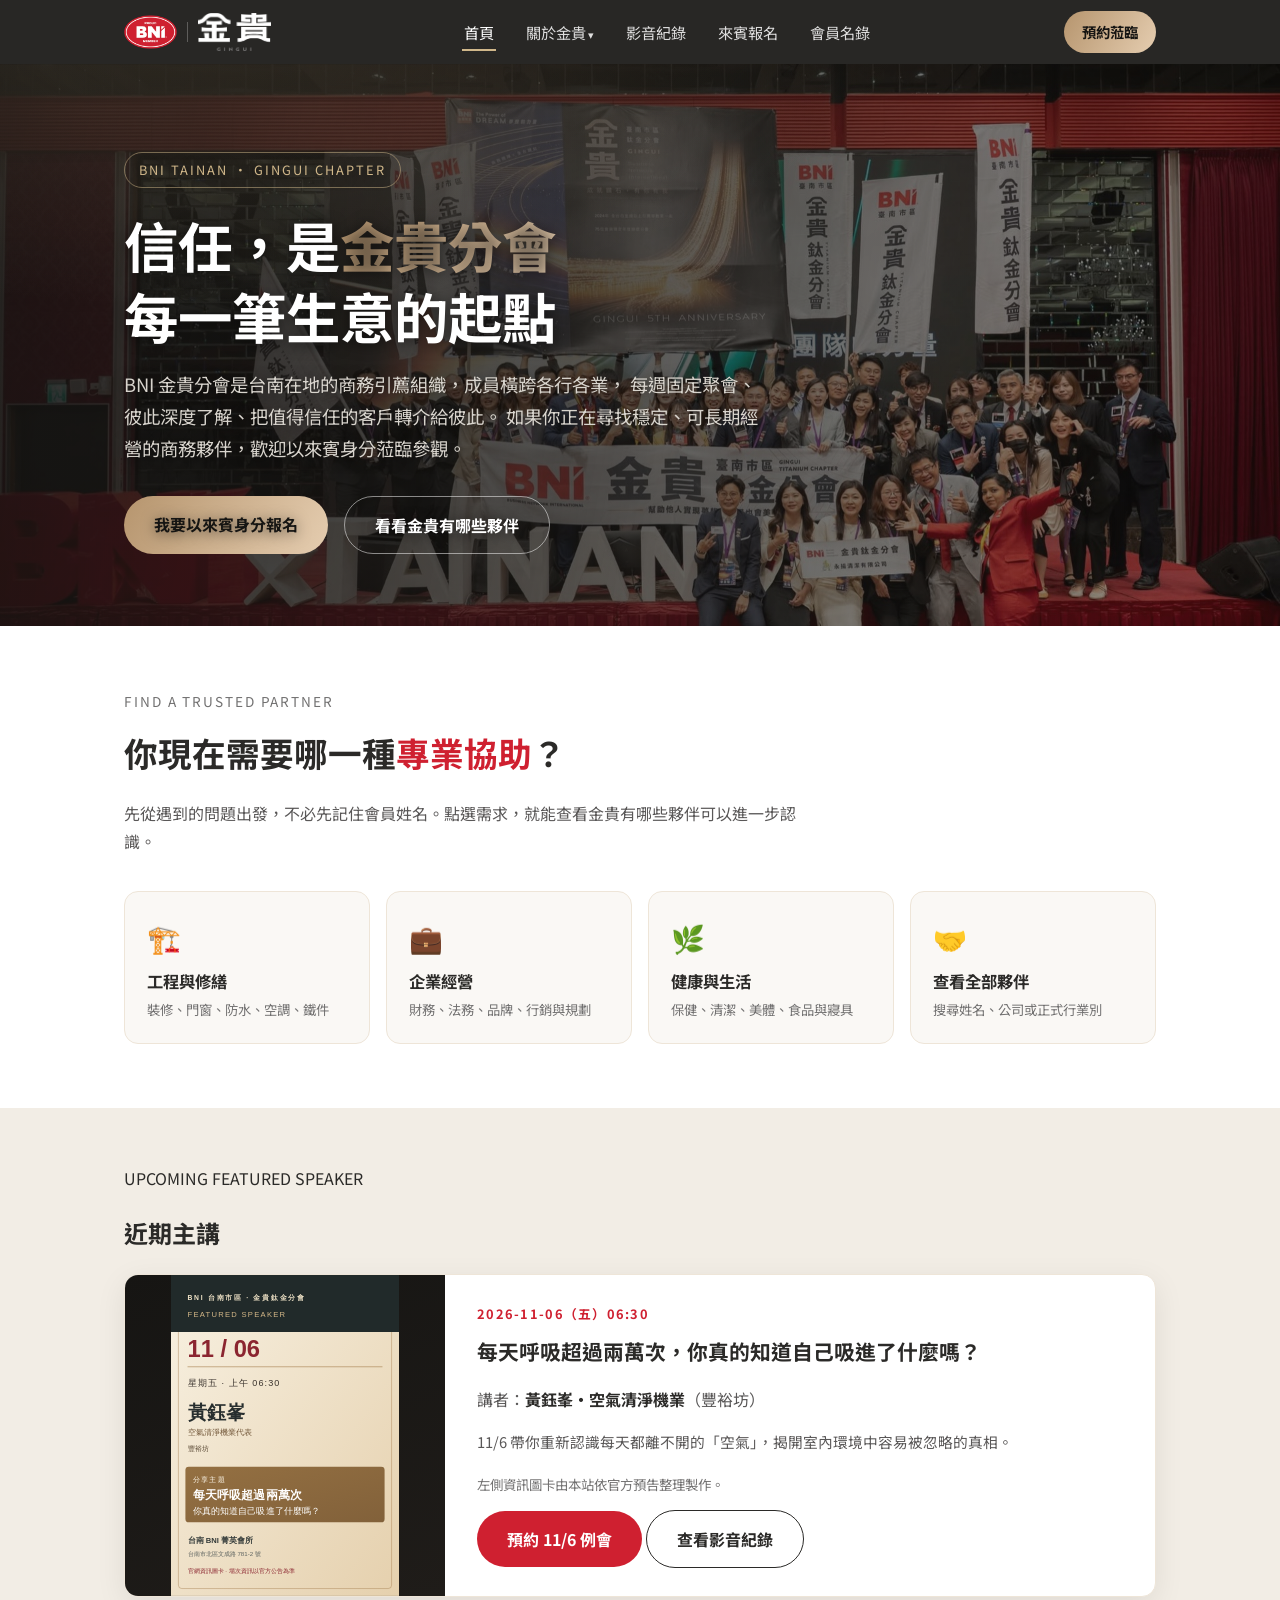
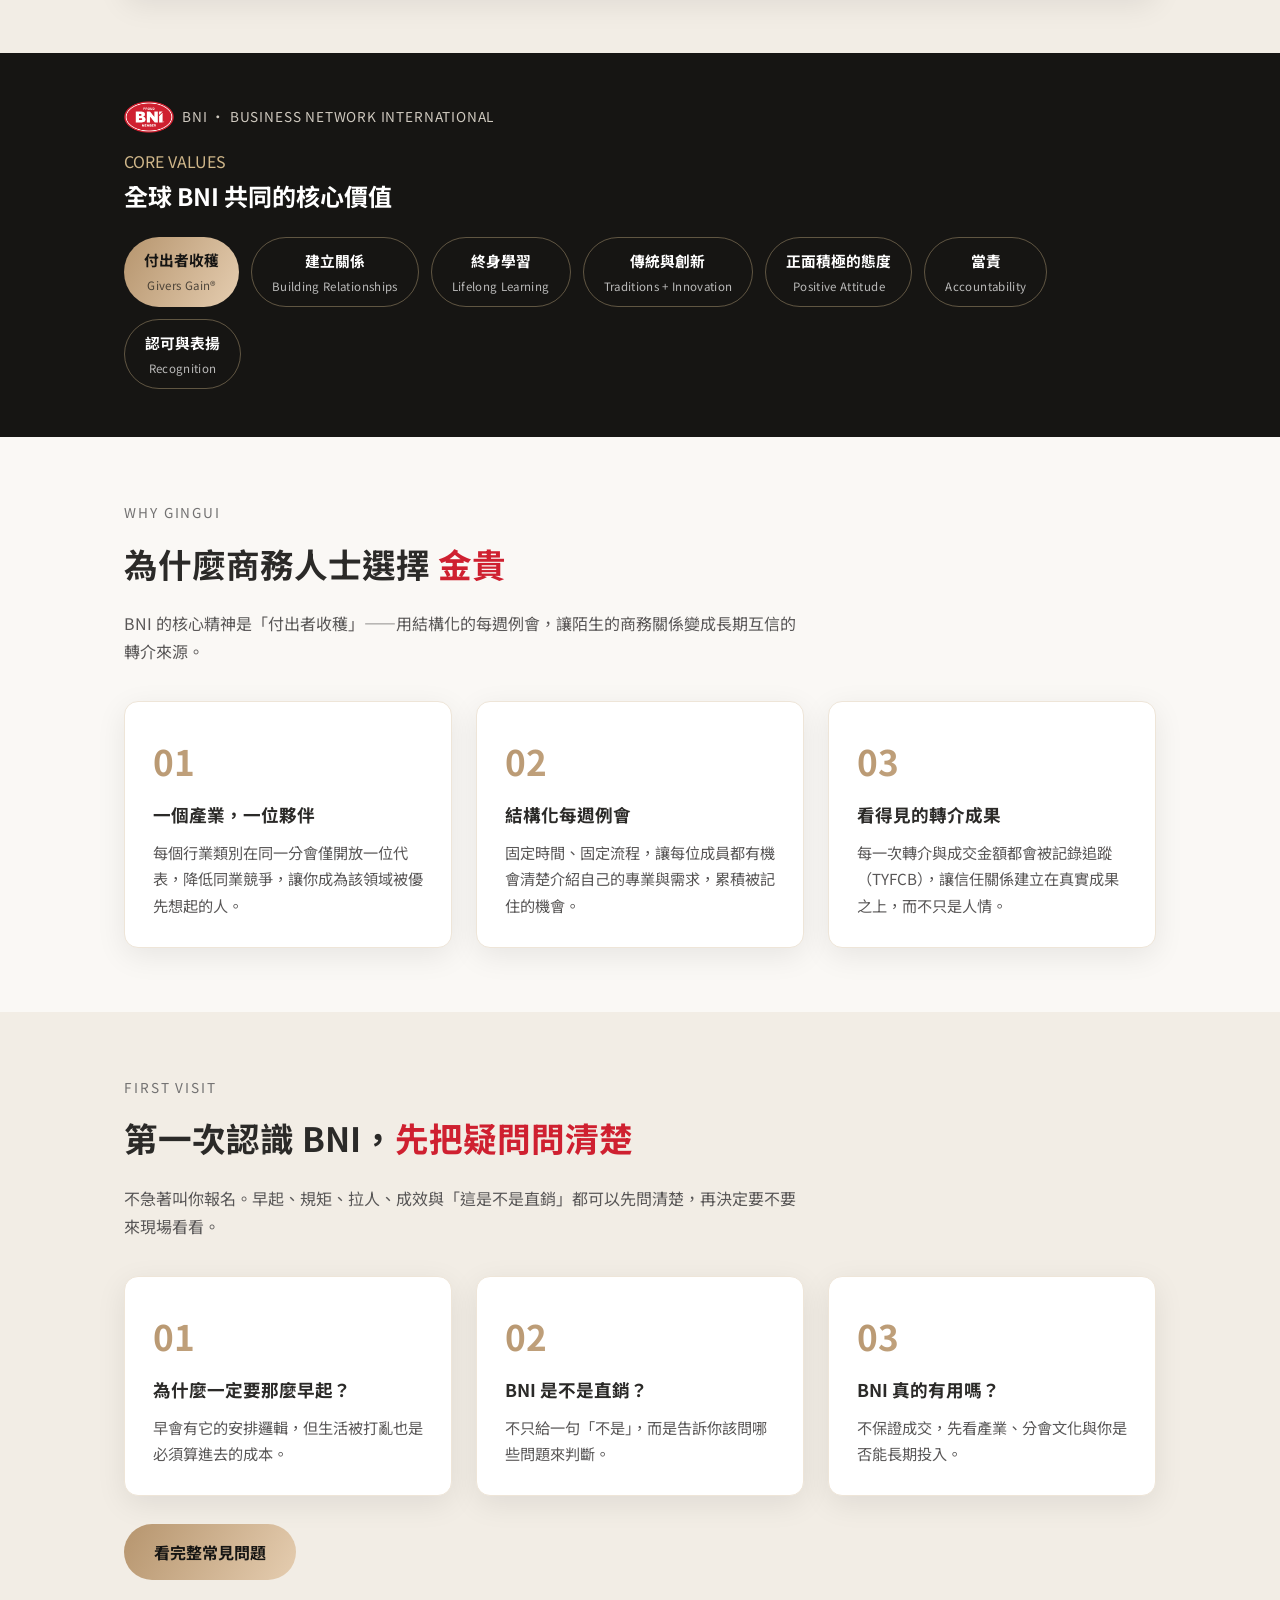
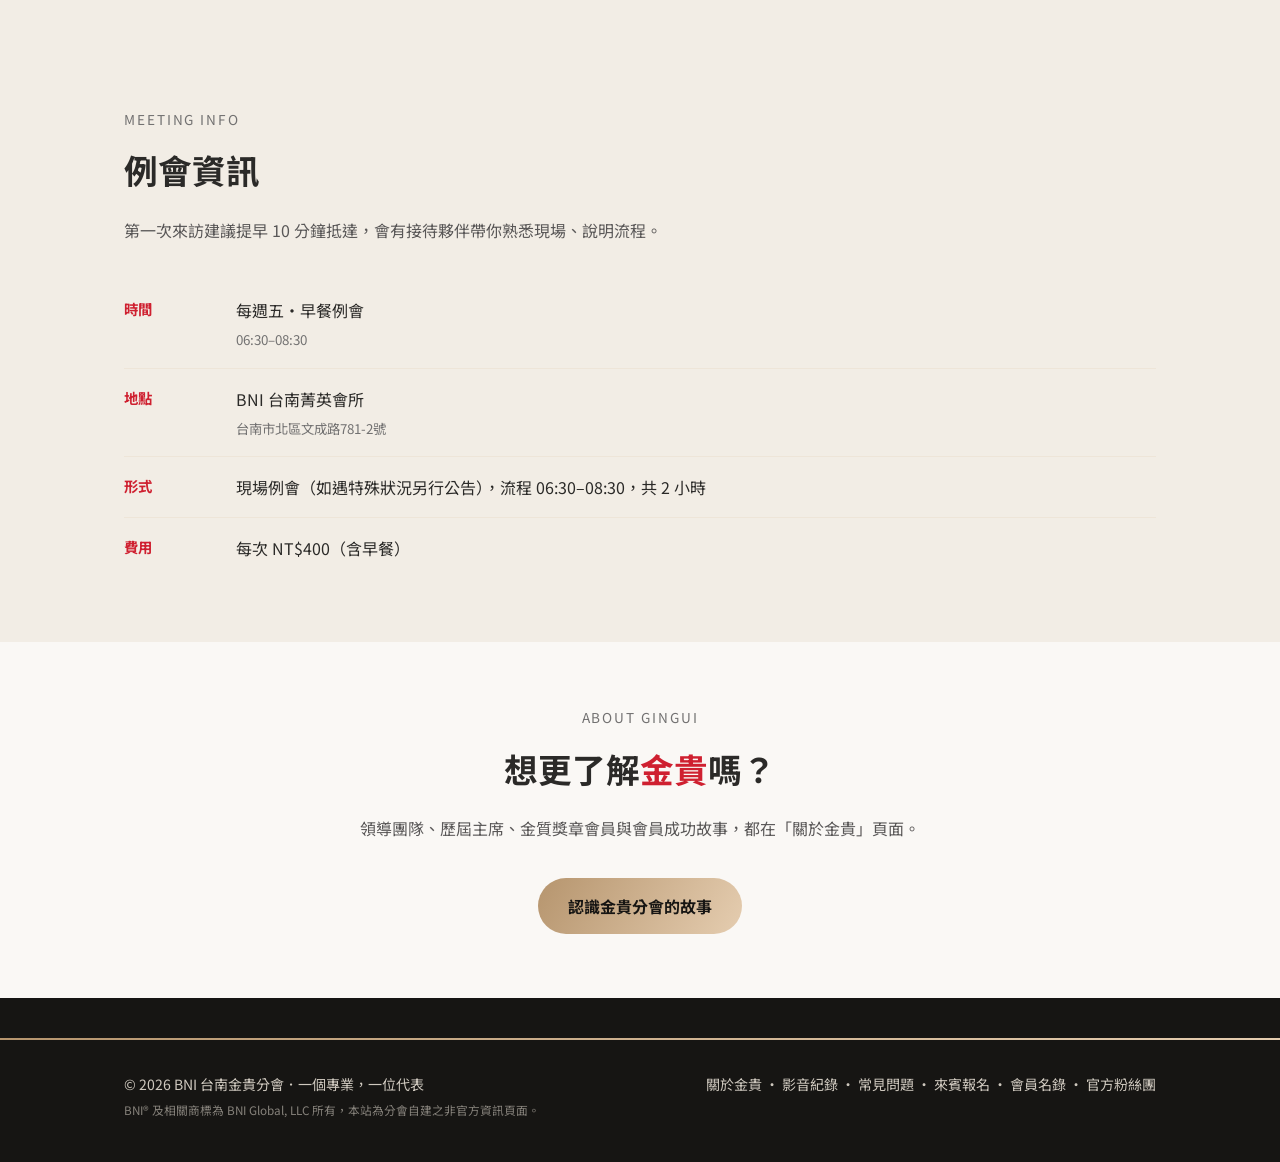
==== commit a8aae73e: "Update Nov 6 Gingui speaker and registration" ====
--- a/docs/index.html
+++ b/docs/index.html
@@ -76,23 +76,19 @@
     <div class="kicker">UPCOMING FEATURED SPEAKER</div>
     <h2 style="margin-bottom:20px">近期主講</h2>
     <div class="focus-card video-focus-card">
-      <div class="poster reel-frame edm-frame" id="home-reel-20261030">
-        <img src="assets/photos/focus-20261030.svg" alt="10/30 方怡婷主講資訊圖卡：從細節到整體——關於美學的跨領域對話">
-        <button class="reel-load" type="button" data-reel-target="home-reel-20261030" data-facebook-url="https://www.facebook.com/reel/2871649953207590/" data-reel-title="方怡婷主講預告：從細節到整體——關於美學的跨領域對話">
-          <span aria-hidden="true">▶</span> 播放主講影片
-        </button>
+      <div class="poster reel-frame edm-frame" id="home-reel-20261106">
+        <img src="assets/photos/focus-20261106.svg" alt="11/6 黃鈺峯主講資訊圖卡：每天呼吸超過兩萬次，你真的知道自己吸進了什麼嗎？">
       </div>
       <div class="body">
-        <div class="week">2026-10-30（五）06:30</div>
-        <h3>從細節到整體——關於美學的跨領域對話</h3>
-        <p class="speaker">講者：<b>方怡婷・形象造型規劃業</b>（嗨！親愛的公主殿下造型團隊）</p>
+        <div class="week">2026-11-06（五）06:30</div>
+        <h3>每天呼吸超過兩萬次，你真的知道自己吸進了什麼嗎？</h3>
+        <p class="speaker">講者：<b>黃鈺峯・空氣清淨機業</b>（豐裕坊）</p>
         <p style="color:var(--gray-90);font-size:.92rem">
-          合作夥伴：整體造型師、美甲師、美睫師、紋繡師、美髮師。理想引薦：美業培訓學院主理人、職訓機構創辦人或教務長、有提升員工專業形象需求的企業單位。夢幻引薦：女性企業主、媒體經紀公司負責人、高端女性商會會長或秘書長。
+          11/6 帶你重新認識每天都離不開的「空氣」，揭開室內環境中容易被忽略的真相。
         </p>
-        <p class="video-note">點擊左側播放按鈕，會以直式完整畫面開啟影片；這支主講預告也已收錄於影音紀錄，方便回看。</p>
         <p class="video-note">左側資訊圖卡由本站依官方預告整理製作。</p>
         <div class="btns compact-btns">
-          <a href="join.html?meeting=2026-10-30" class="btn btn-red" data-track="guest_registration_click" data-track-label="近期主講報名">預約 10/30 例會</a>
+          <a href="join.html?meeting=2026-11-06" class="btn btn-red" data-track="guest_registration_click" data-track-label="近期主講報名">預約 11/6 例會</a>
           <a href="videos.html" class="btn btn-outline-dark">查看影音紀錄</a>
         </div>
       </div>
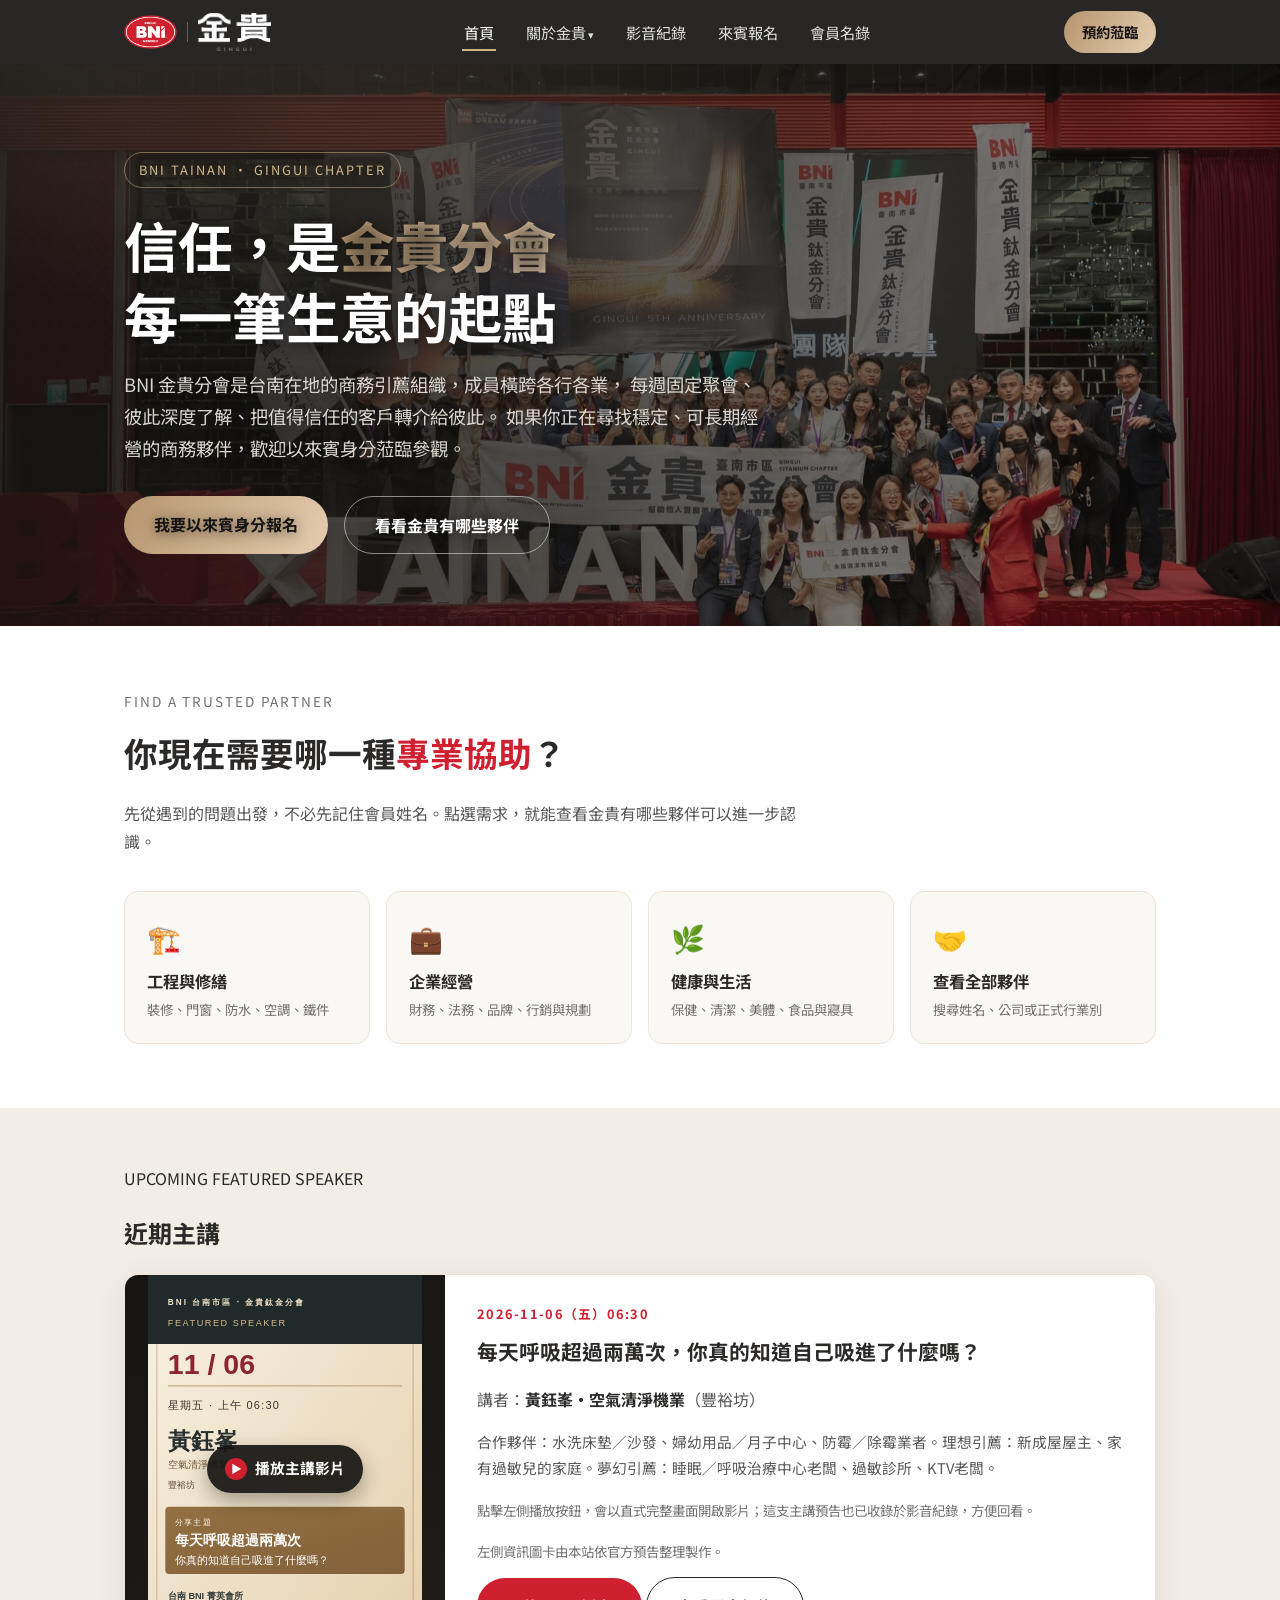
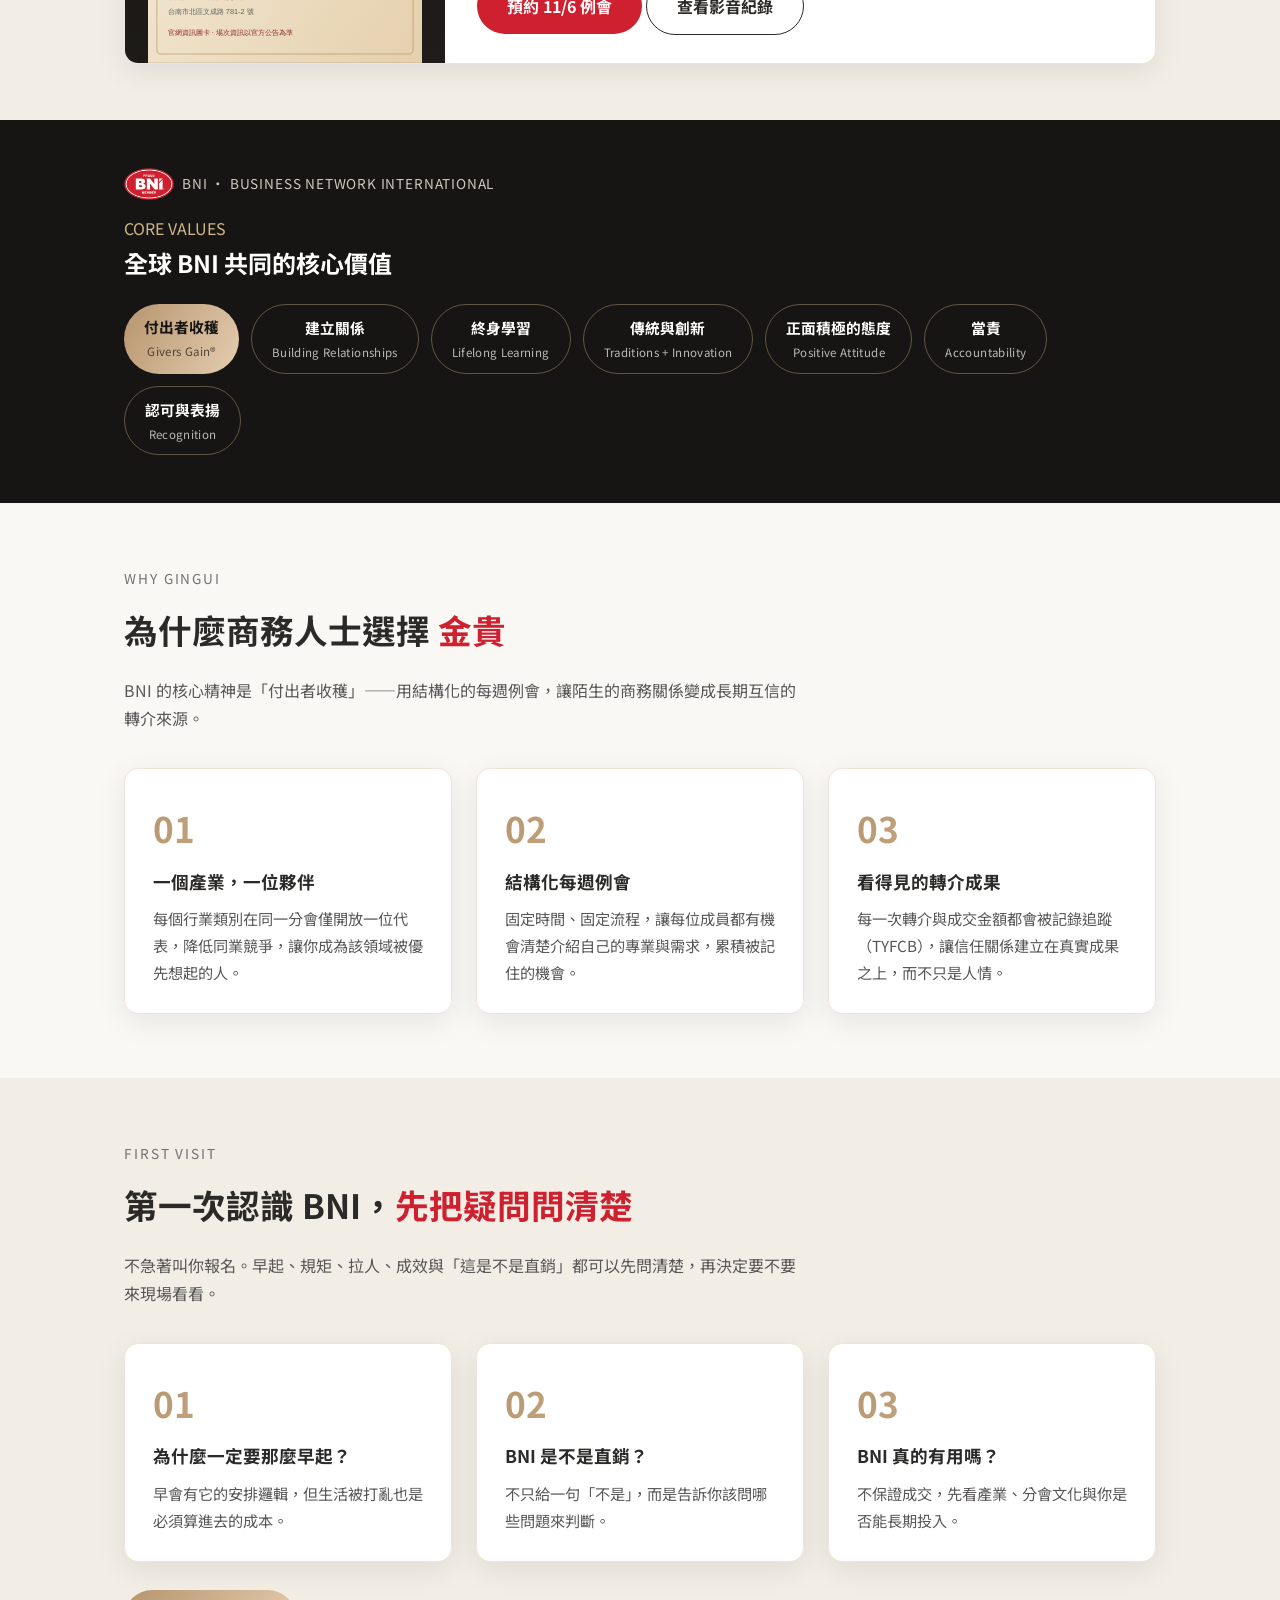
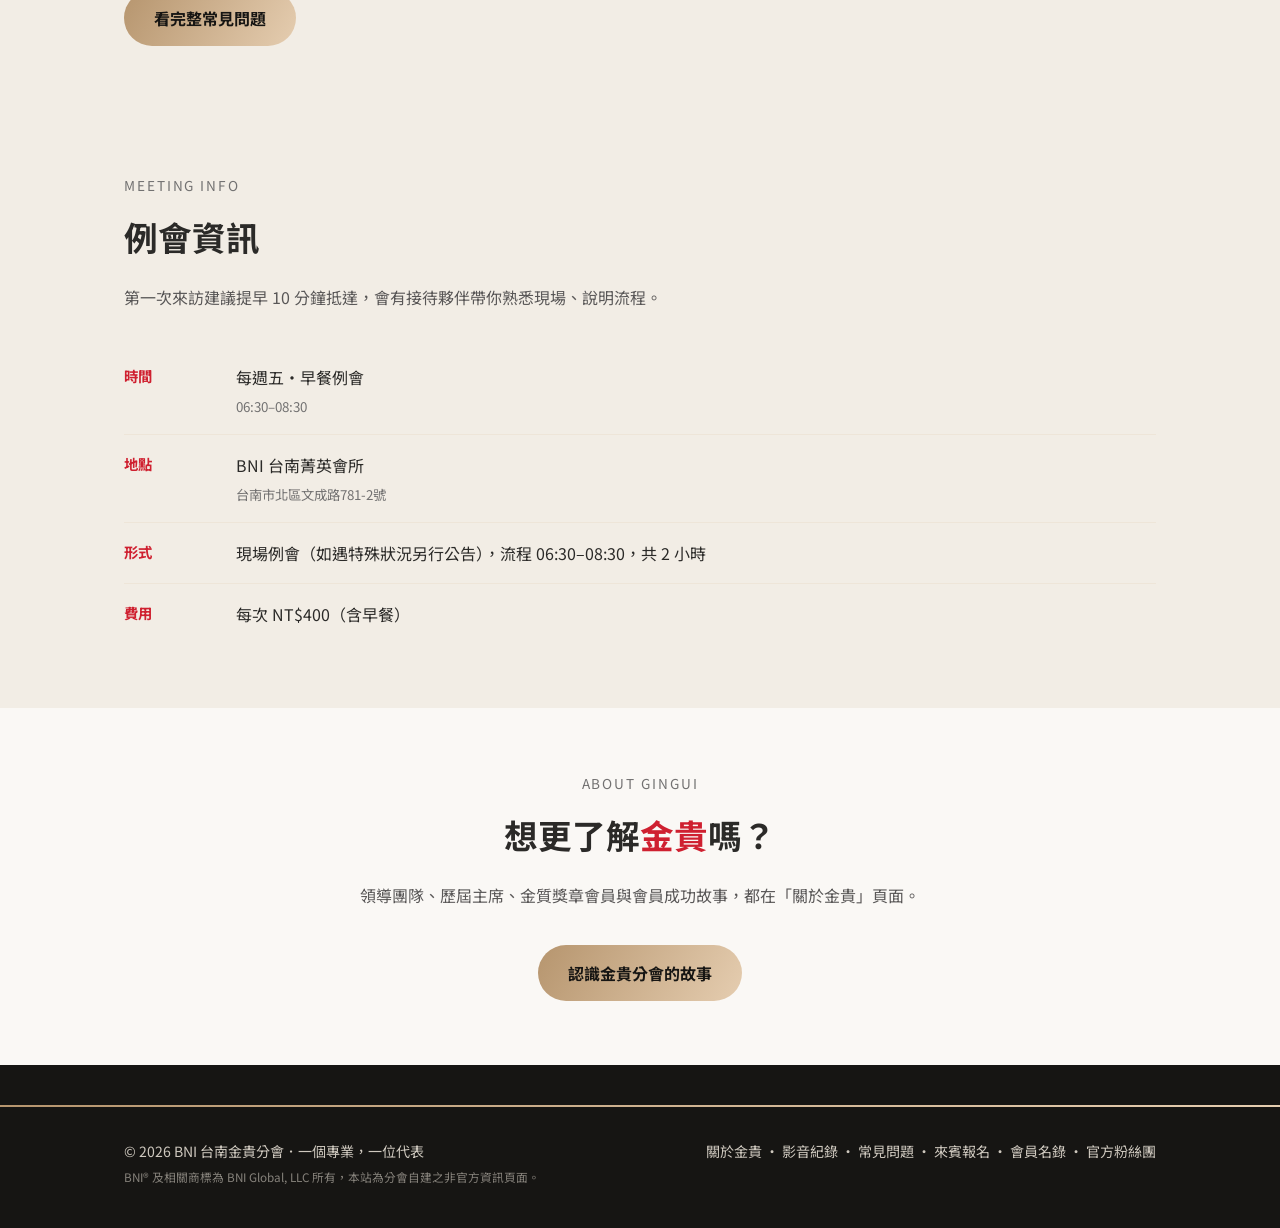
==== commit fe6e8118: "Add Nov 6 Reel, partners and videos card from official fanpage Co-Authored-By: Claude Opus 5.5 <nore" ====
--- a/docs/index.html
+++ b/docs/index.html
@@ -78,14 +78,18 @@
     <div class="focus-card video-focus-card">
       <div class="poster reel-frame edm-frame" id="home-reel-20261106">
         <img src="assets/photos/focus-20261106.svg" alt="11/6 黃鈺峯主講資訊圖卡：每天呼吸超過兩萬次，你真的知道自己吸進了什麼嗎？">
+        <button class="reel-load" type="button" data-reel-target="home-reel-20261106" data-facebook-url="https://www.facebook.com/reel/932669459924273/" data-reel-title="黃鈺峯主講預告：每天呼吸超過兩萬次，你真的知道自己吸進了什麼嗎？">
+          <span aria-hidden="true">▶</span> 播放主講影片
+        </button>
       </div>
       <div class="body">
         <div class="week">2026-11-06（五）06:30</div>
         <h3>每天呼吸超過兩萬次，你真的知道自己吸進了什麼嗎？</h3>
         <p class="speaker">講者：<b>黃鈺峯・空氣清淨機業</b>（豐裕坊）</p>
         <p style="color:var(--gray-90);font-size:.92rem">
-          11/6 帶你重新認識每天都離不開的「空氣」，揭開室內環境中容易被忽略的真相。
+          合作夥伴：水洗床墊／沙發、婦幼用品／月子中心、防霉／除霉業者。理想引薦：新成屋屋主、家有過敏兒的家庭。夢幻引薦：睡眠／呼吸治療中心老闆、過敏診所、KTV老闆。
         </p>
+        <p class="video-note">點擊左側播放按鈕，會以直式完整畫面開啟影片；這支主講預告也已收錄於影音紀錄，方便回看。</p>
         <p class="video-note">左側資訊圖卡由本站依官方預告整理製作。</p>
         <div class="btns compact-btns">
           <a href="join.html?meeting=2026-11-06" class="btn btn-red" data-track="guest_registration_click" data-track-label="近期主講報名">預約 11/6 例會</a>
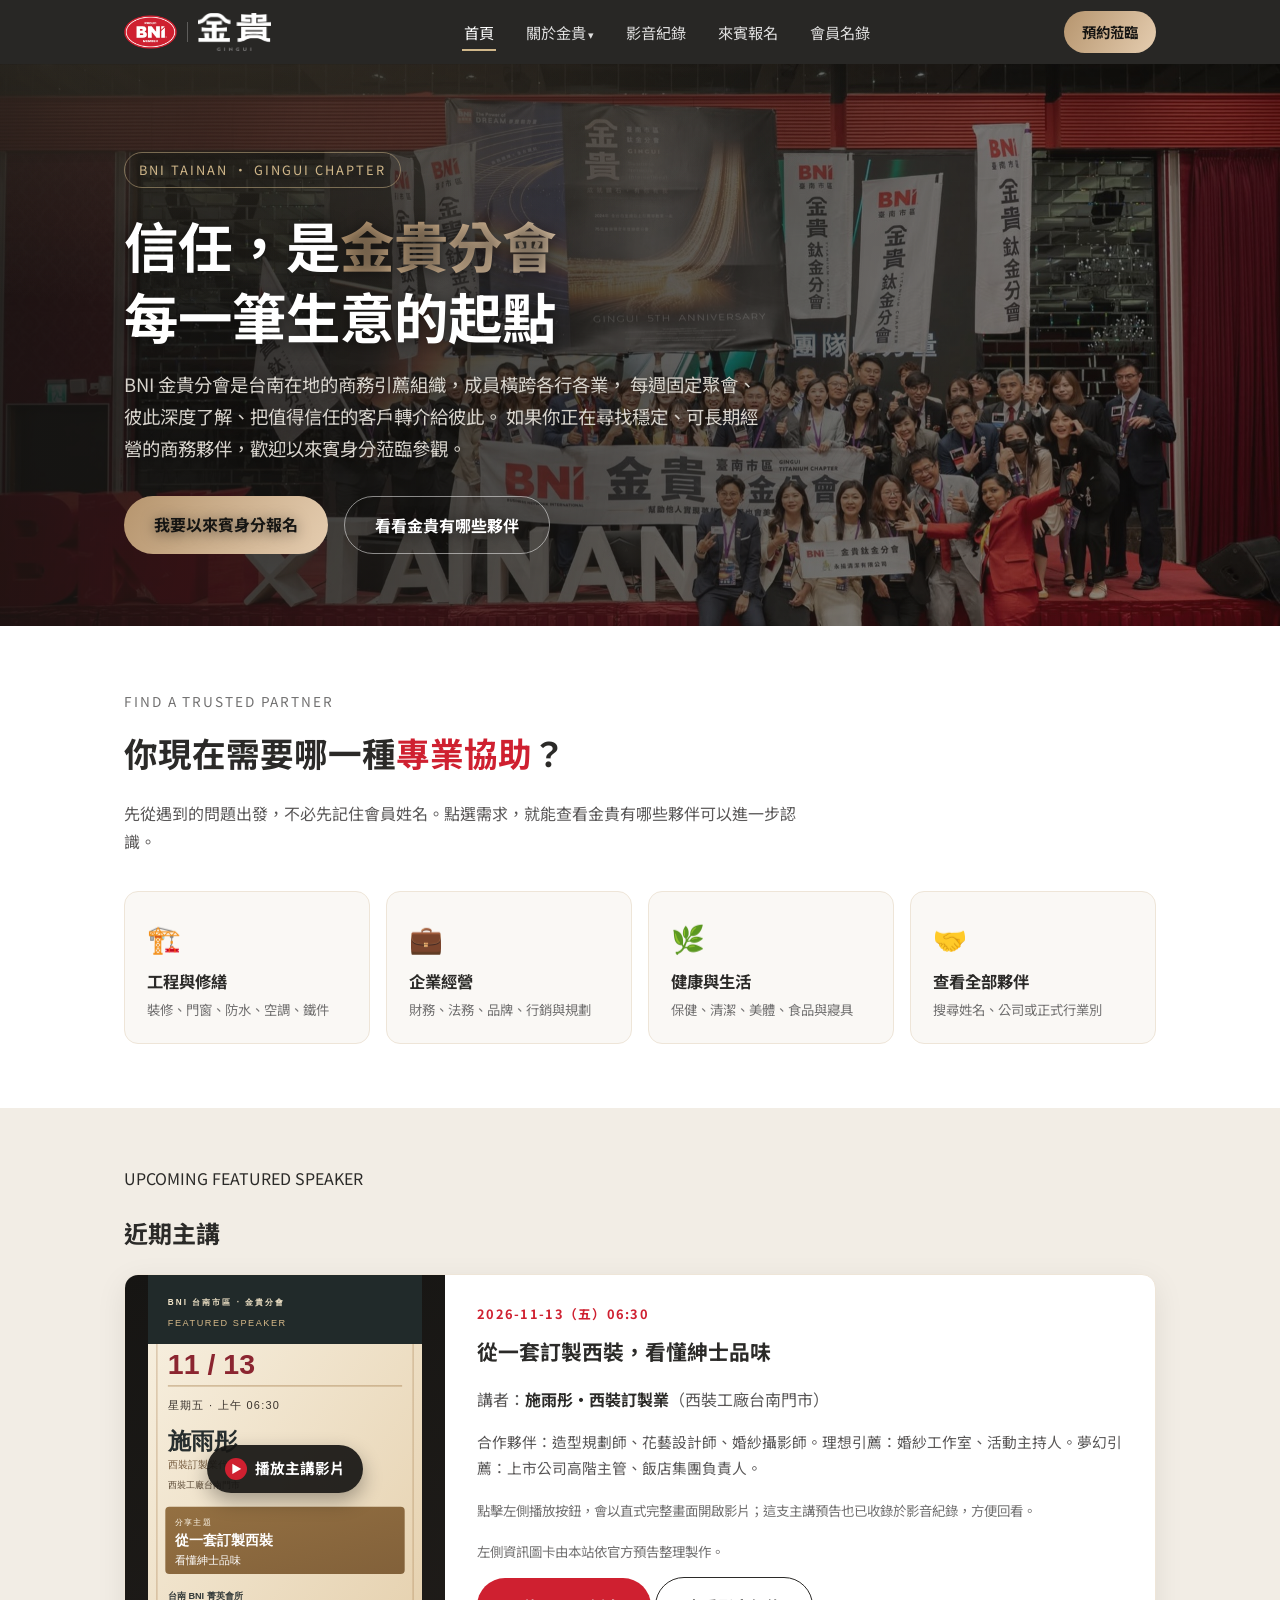
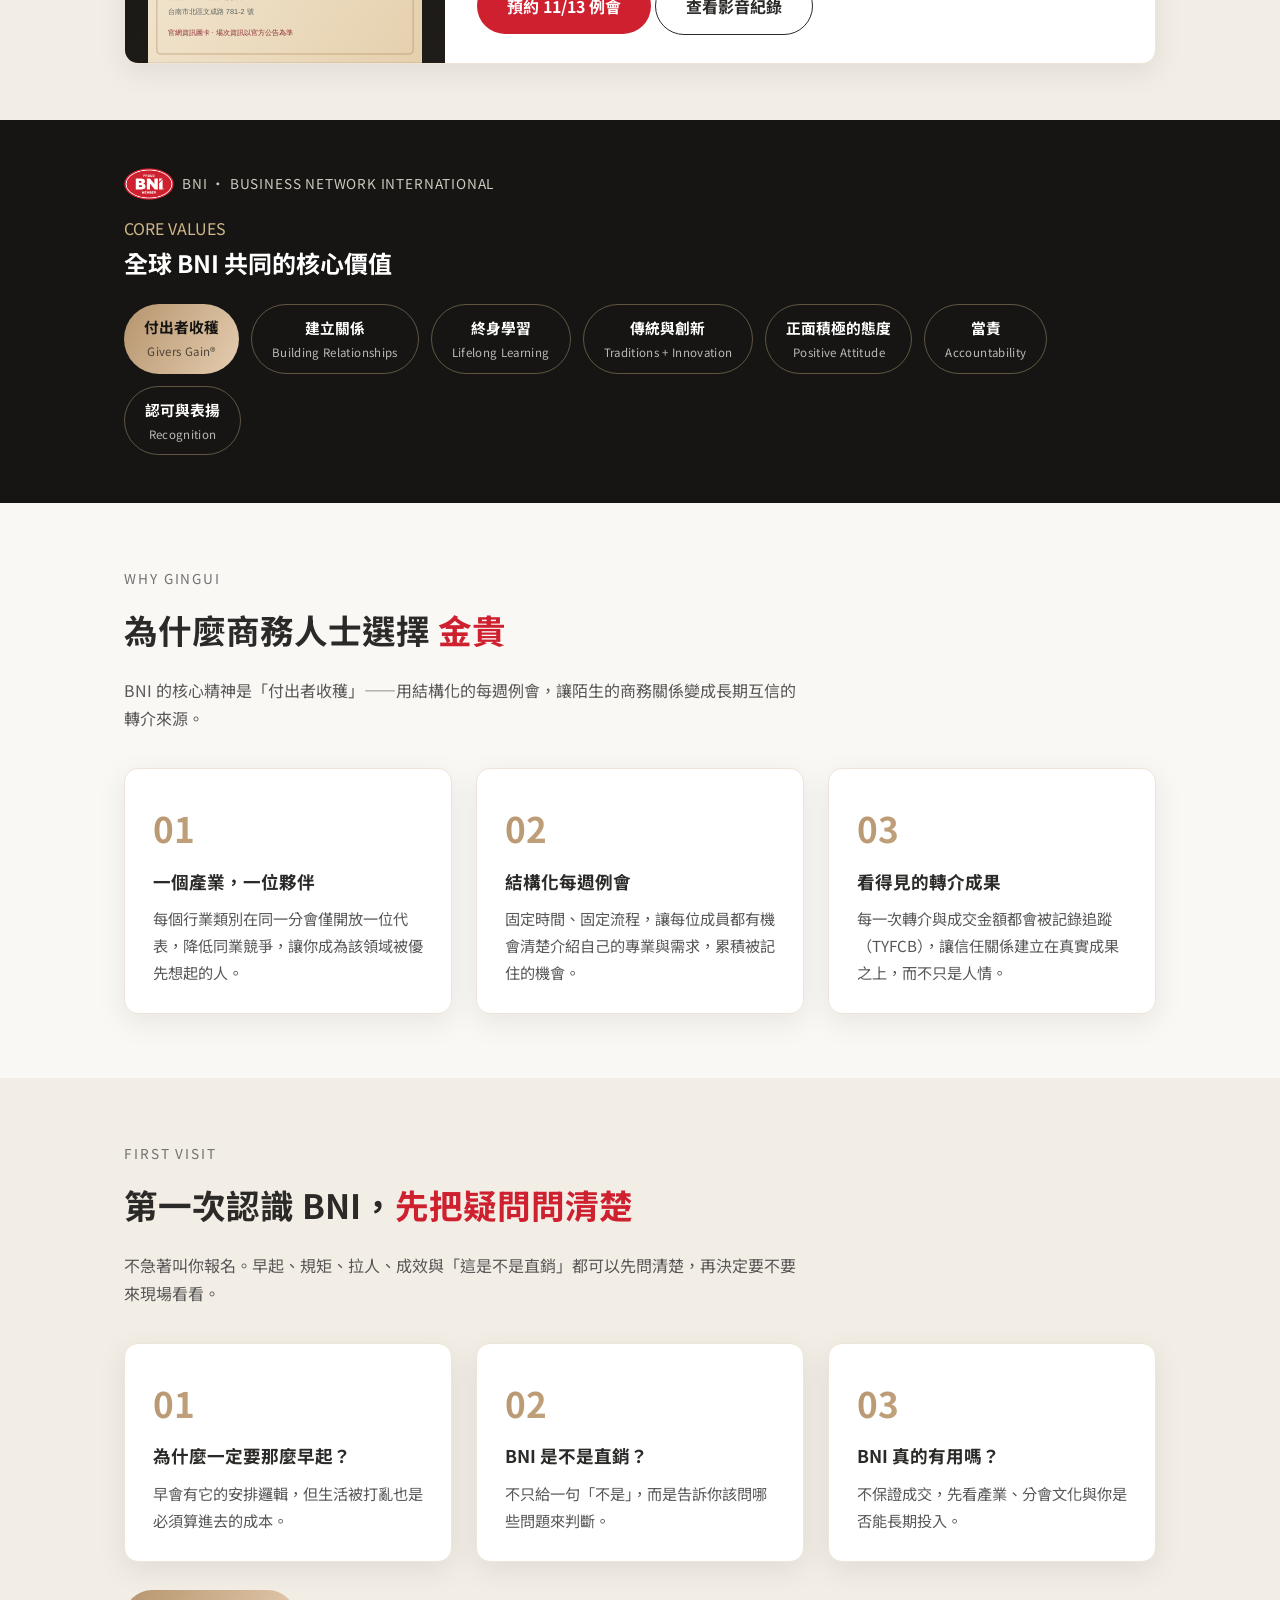
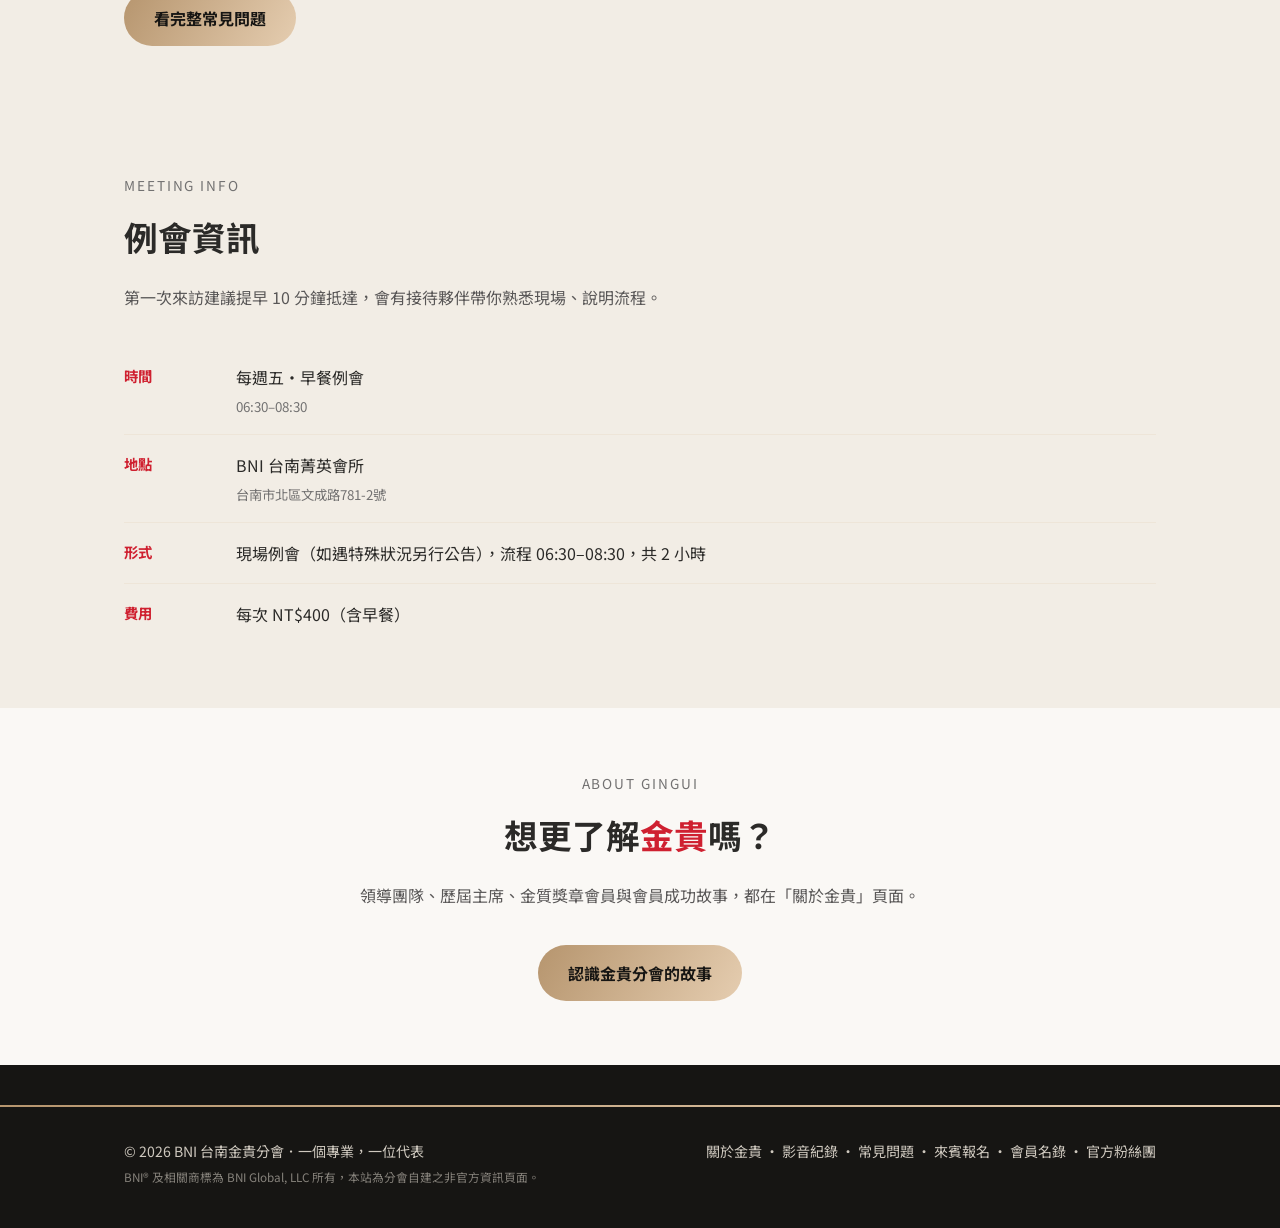
==== commit 8af77452: "Update featured speaker for 11/13 and add weekly updater verification" ====
--- a/docs/index.html
+++ b/docs/index.html
@@ -76,23 +76,23 @@
     <div class="kicker">UPCOMING FEATURED SPEAKER</div>
     <h2 style="margin-bottom:20px">近期主講</h2>
     <div class="focus-card video-focus-card">
-      <div class="poster reel-frame edm-frame" id="home-reel-20261106">
-        <img src="assets/photos/focus-20261106.svg" alt="11/6 黃鈺峯主講資訊圖卡：每天呼吸超過兩萬次，你真的知道自己吸進了什麼嗎？">
-        <button class="reel-load" type="button" data-reel-target="home-reel-20261106" data-facebook-url="https://www.facebook.com/reel/932669459924273/" data-reel-title="黃鈺峯主講預告：每天呼吸超過兩萬次，你真的知道自己吸進了什麼嗎？">
+      <div class="poster reel-frame edm-frame" id="home-reel-20261113">
+        <img src="assets/photos/focus-20261113.svg" alt="11/13 施雨彤主講資訊圖卡：從一套訂製西裝，看懂紳士品味">
+        <button class="reel-load" type="button" data-reel-target="home-reel-20261113" data-facebook-url="https://www.facebook.com/reel/1316954077140419/" data-reel-title="施雨彤主講預告：從一套訂製西裝，看懂紳士品味">
           <span aria-hidden="true">▶</span> 播放主講影片
         </button>
       </div>
       <div class="body">
-        <div class="week">2026-11-06（五）06:30</div>
-        <h3>每天呼吸超過兩萬次，你真的知道自己吸進了什麼嗎？</h3>
-        <p class="speaker">講者：<b>黃鈺峯・空氣清淨機業</b>（豐裕坊）</p>
+        <div class="week">2026-11-13（五）06:30</div>
+        <h3>從一套訂製西裝，看懂紳士品味</h3>
+        <p class="speaker">講者：<b>施雨彤・西裝訂製業</b>（西裝工廠台南門市）</p>
         <p style="color:var(--gray-90);font-size:.92rem">
-          合作夥伴：水洗床墊／沙發、婦幼用品／月子中心、防霉／除霉業者。理想引薦：新成屋屋主、家有過敏兒的家庭。夢幻引薦：睡眠／呼吸治療中心老闆、過敏診所、KTV老闆。
+          合作夥伴：造型規劃師、花藝設計師、婚紗攝影師。理想引薦：婚紗工作室、活動主持人。夢幻引薦：上市公司高階主管、飯店集團負責人。
         </p>
         <p class="video-note">點擊左側播放按鈕，會以直式完整畫面開啟影片；這支主講預告也已收錄於影音紀錄，方便回看。</p>
         <p class="video-note">左側資訊圖卡由本站依官方預告整理製作。</p>
         <div class="btns compact-btns">
-          <a href="join.html?meeting=2026-11-06" class="btn btn-red" data-track="guest_registration_click" data-track-label="近期主講報名">預約 11/6 例會</a>
+          <a href="join.html?meeting=2026-11-13" class="btn btn-red" data-track="guest_registration_click" data-track-label="近期主講報名">預約 11/13 例會</a>
           <a href="videos.html" class="btn btn-outline-dark">查看影音紀錄</a>
         </div>
       </div>
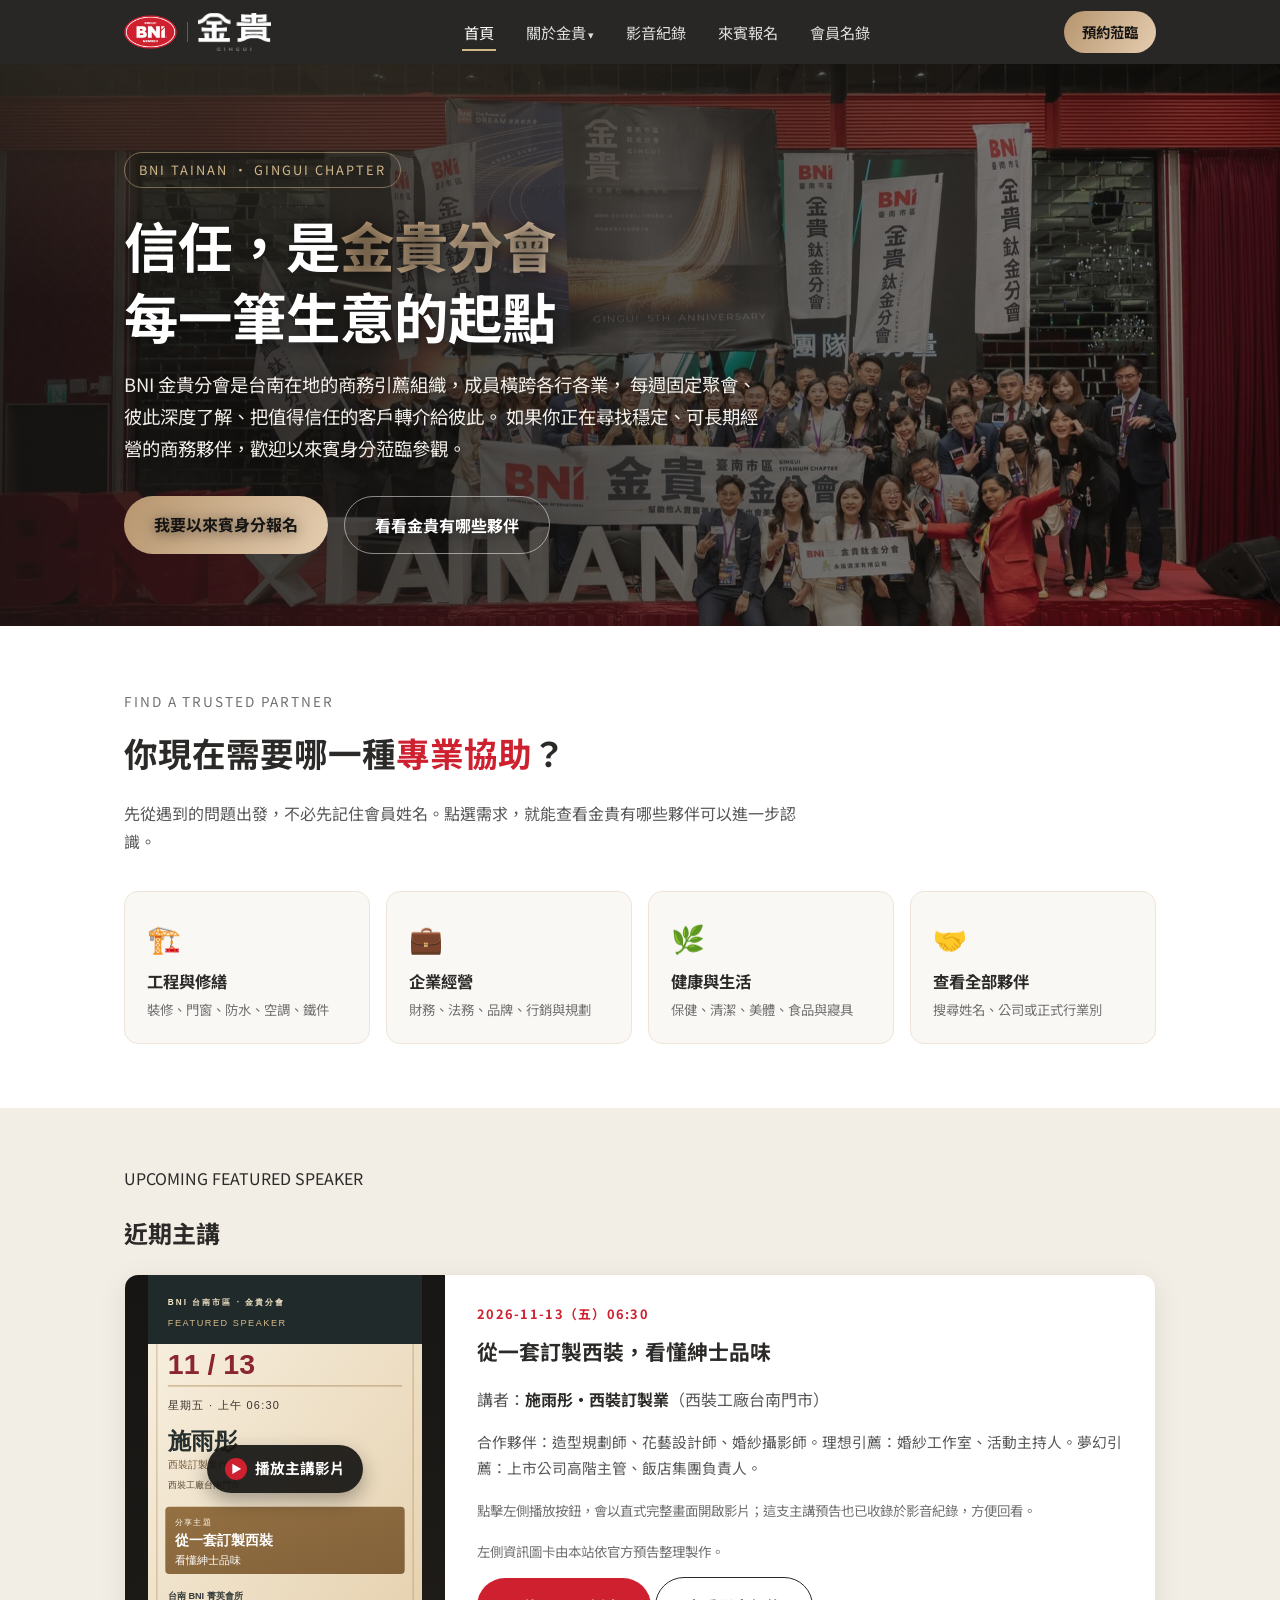
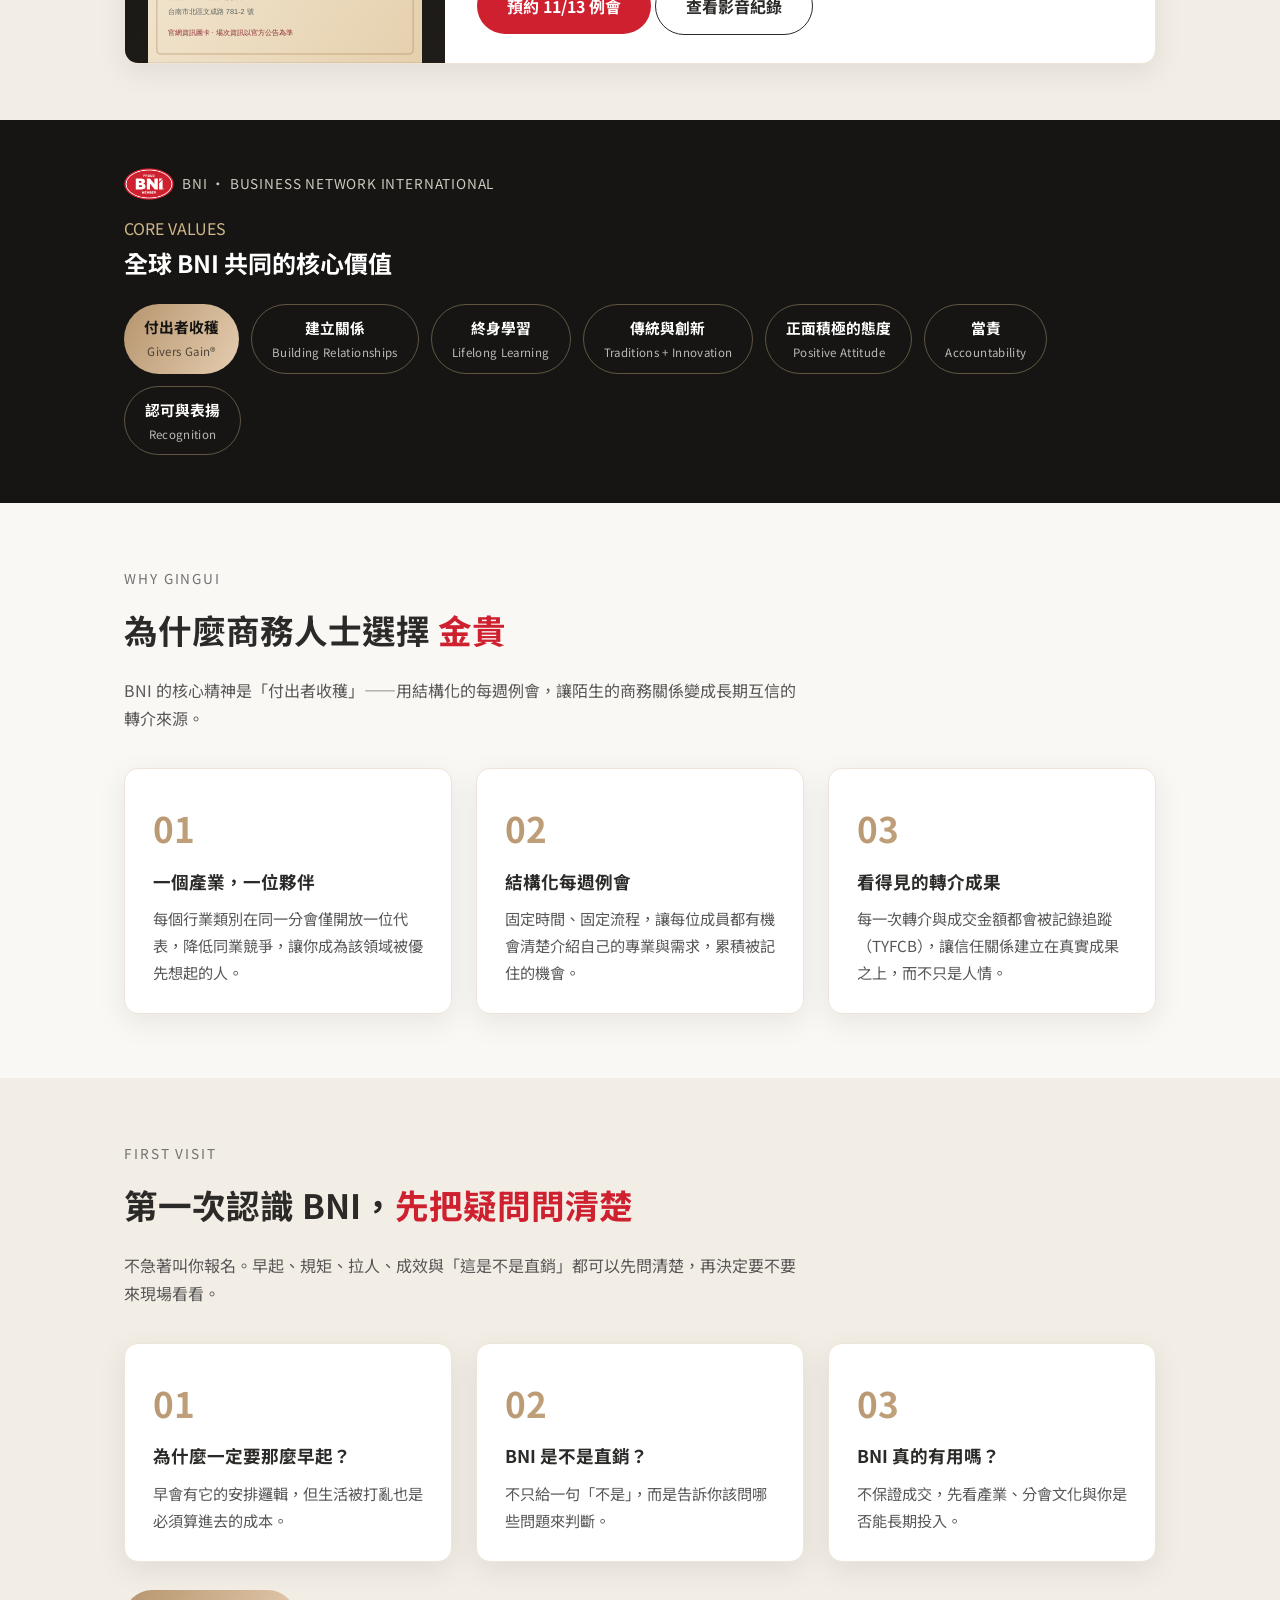
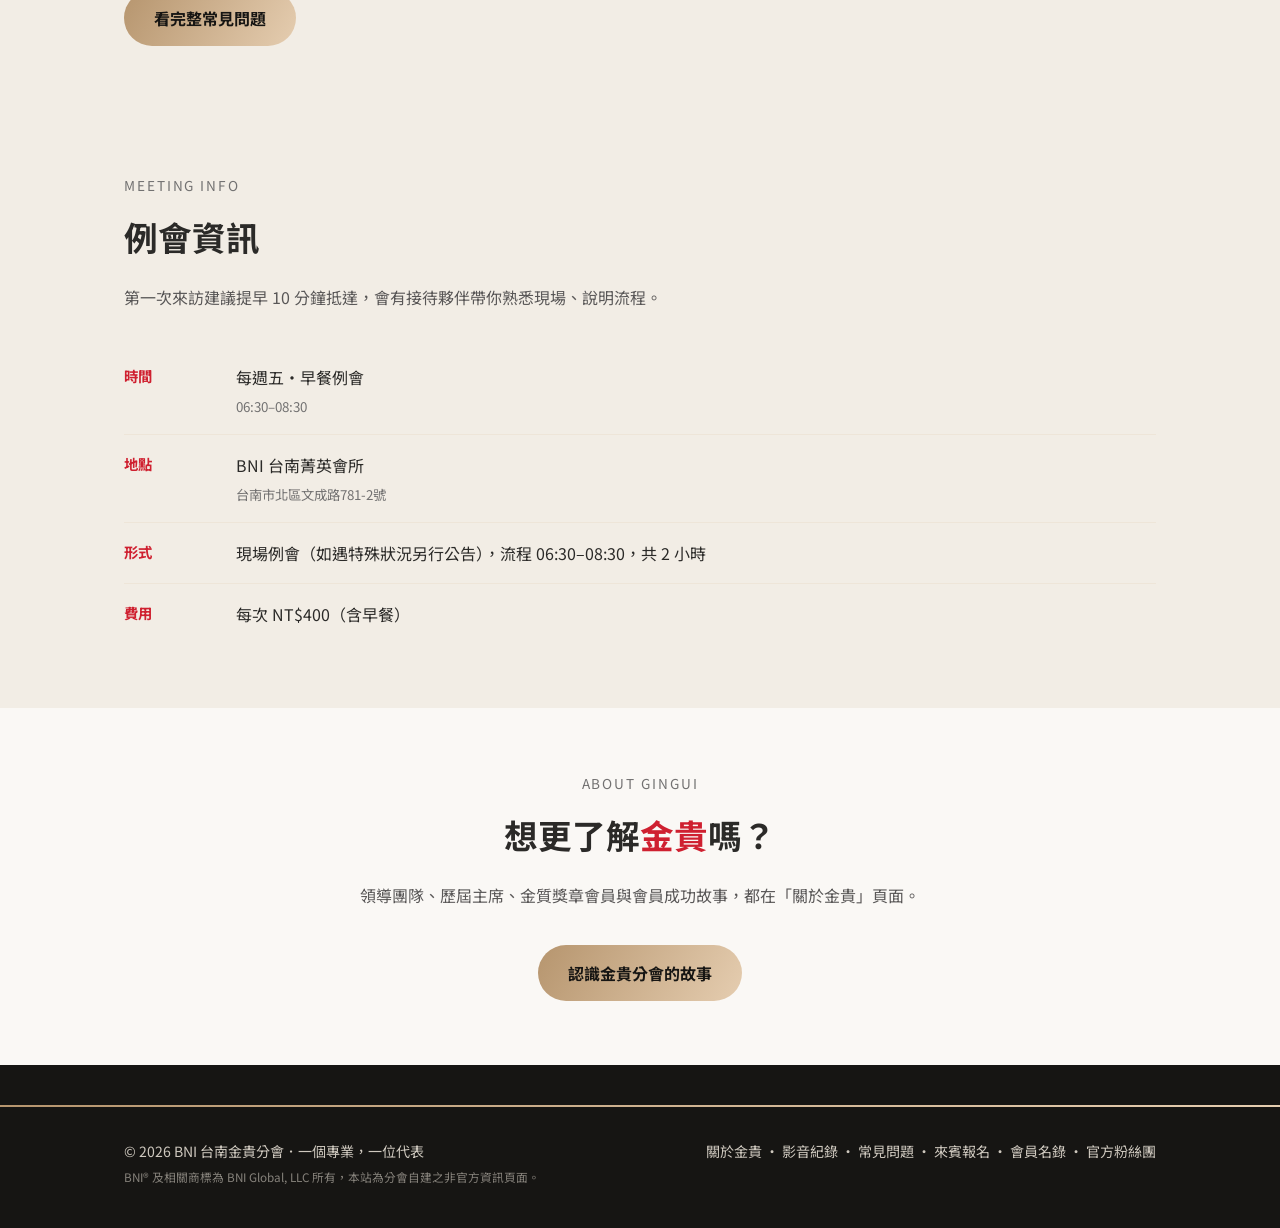
==== commit bdae0bee: "Restore mobile navigation across Gingui pages" ====
--- a/docs/index.html
+++ b/docs/index.html
@@ -18,7 +18,7 @@
 <link rel="preconnect" href="https://fonts.googleapis.com">
 <link rel="preconnect" href="https://fonts.gstatic.com" crossorigin>
 <link href="https://fonts.googleapis.com/css2?family=Noto+Sans+TC:wght@400;500;700;900&display=swap" rel="stylesheet">
-<link rel="stylesheet" href="assets/style.css?v=20261016">
+<link rel="stylesheet" href="assets/style.css?v=20261112a">
 <script src="assets/tracking.js?v=20261005b"></script>
 </head>
 <body>
@@ -38,6 +38,17 @@
       <li><a href="directory.html">會員名錄</a></li>
     </ul>
     <a href="join.html" class="cta">預約蒞臨</a>
+    <details class="mobile-menu">
+      <summary aria-label="網站選單">☰</summary>
+      <div class="mobile-menu-links">
+        <a href="index.html">首頁</a>
+        <a href="about.html">關於金貴</a>
+        <a href="faq.html">常見問題</a>
+        <a href="videos.html">影音紀錄</a>
+        <a href="directory.html">會員名錄</a>
+        <a href="join.html">來賓報名</a>
+      </div>
+    </details>
   </div>
 </nav>
 
--- a/docs/assets/style.css
+++ b/docs/assets/style.css
@@ -443,3 +443,24 @@
 /* Keep portrait event posters readable without cropping speaker or event details. */
 .focus-card .edm-frame img,.video-archive-card .edm-frame img{object-fit:contain}
 @media(max-width:760px){.focus-card .edm-frame,.video-archive-card .edm-frame{min-height:0;aspect-ratio:1076 / 1522}}
+
+/* 2026-11-12: keep the desktop identity while restoring mobile navigation. */
+.mobile-menu{display:none}
+a:focus-visible,button:focus-visible,.mobile-menu summary:focus-visible{outline:3px solid var(--gingui-gold);outline-offset:3px}
+.hero p.lead{color:#f2eee8}
+@media(max-width:760px){
+  .nav .wrap{gap:8px}
+  .nav .brand{min-width:0;gap:7px}
+  .nav .brand img.bni-logo{height:29px}
+  .nav .brand img.gingui-logo{height:32px}
+  .nav .cta{margin-left:auto;flex:none;padding:8px 12px;white-space:nowrap;font-size:.82rem}
+  .mobile-menu{display:block;position:relative;flex:none}
+  .mobile-menu summary{display:grid;place-items:center;width:42px;height:42px;border:1px solid rgba(208,183,138,.7);border-radius:8px;color:#f4e7d5;line-height:1;cursor:pointer;list-style:none;font-size:20px}
+  .mobile-menu summary::-webkit-details-marker{display:none}
+  .mobile-menu-links{position:absolute;right:0;top:48px;z-index:80;width:190px;padding:6px;background:#211f1c;border:1px solid rgba(208,183,138,.45);border-radius:9px;box-shadow:0 12px 30px rgba(0,0,0,.28)}
+  .mobile-menu-links a{display:block;padding:10px 12px;border-radius:5px;font-size:.92rem;line-height:1.5}
+  .mobile-menu-links a:hover,.mobile-menu-links a:focus-visible{background:rgba(208,183,138,.16)}
+  .hero .btn{min-height:48px}
+}
+@media(max-width:360px){.nav .wrap{padding:0 14px}.nav .brand img.bni-logo{height:24px}.nav .brand img.gingui-logo{height:28px}.nav .cta{padding:7px 9px;font-size:.76rem}}
+@media(prefers-reduced-motion:reduce){html{scroll-behavior:auto}.btn,.card-link,.need-card{transition:none}}
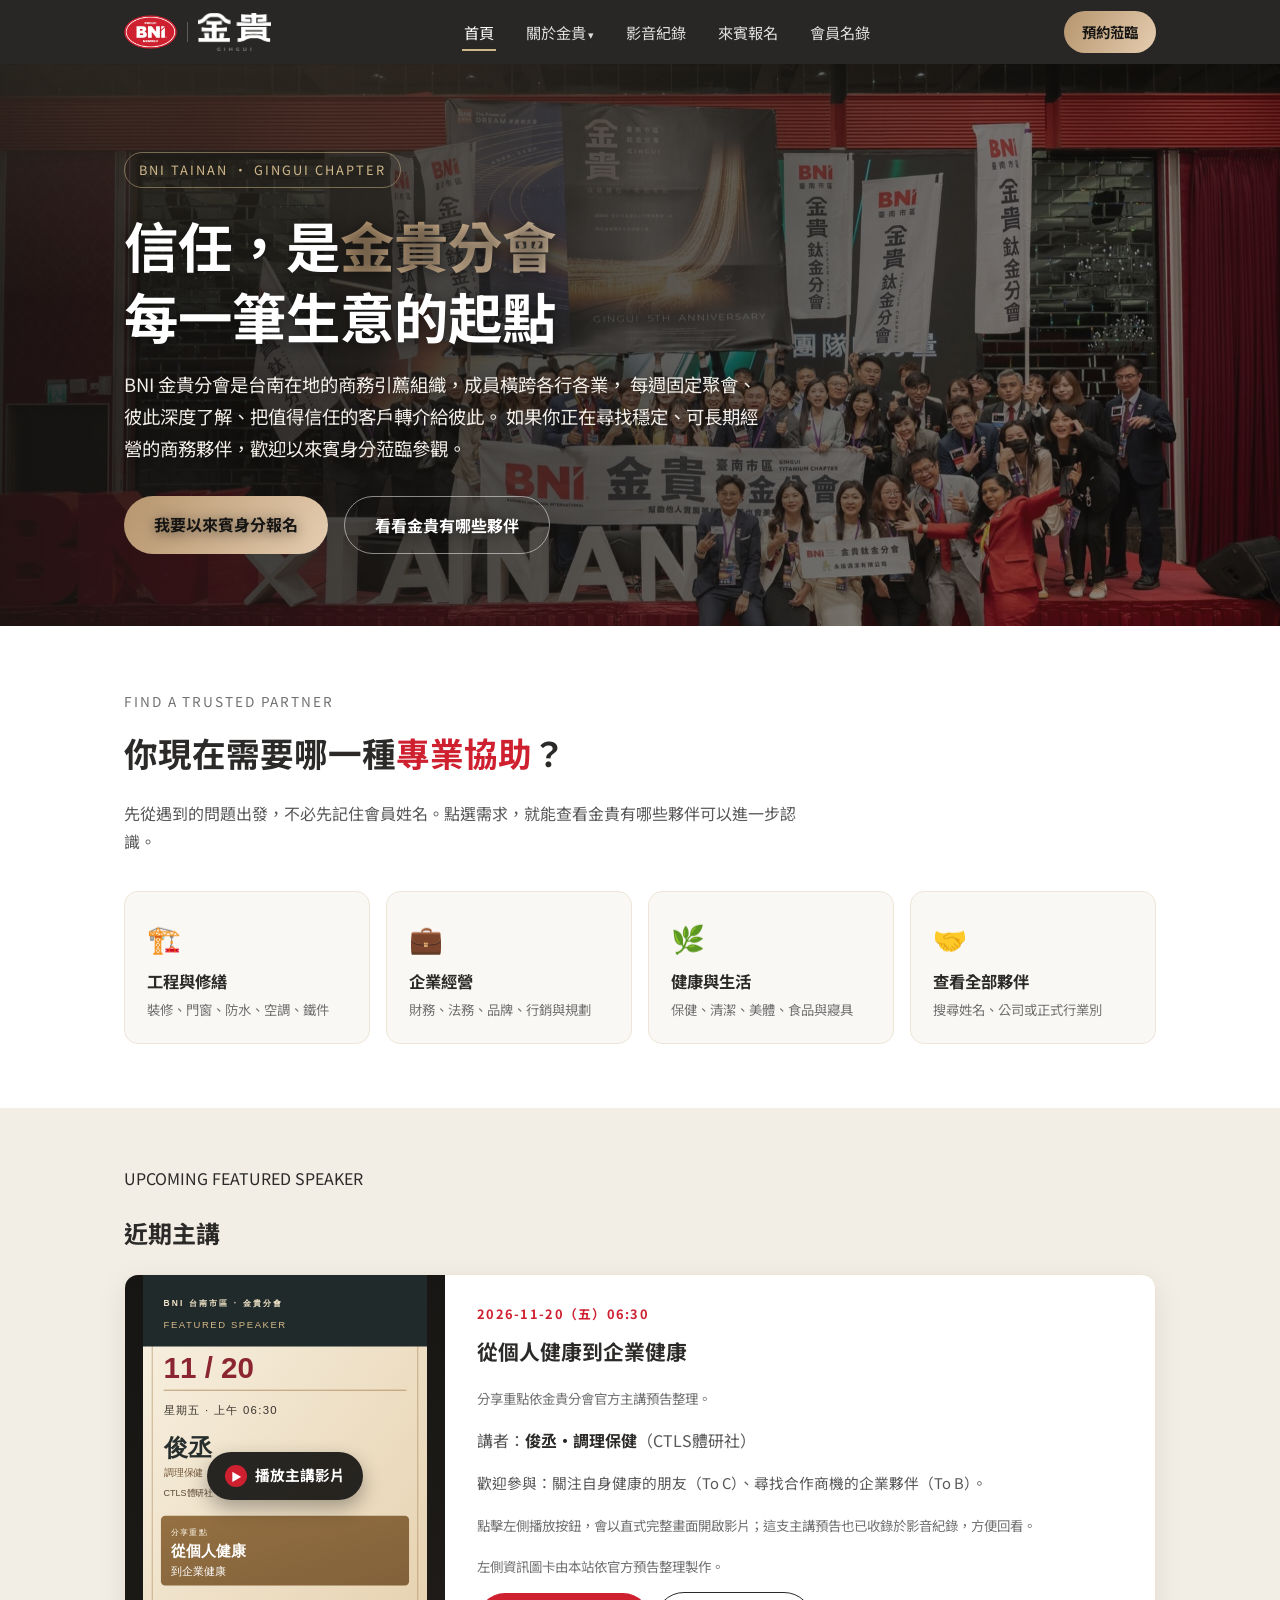
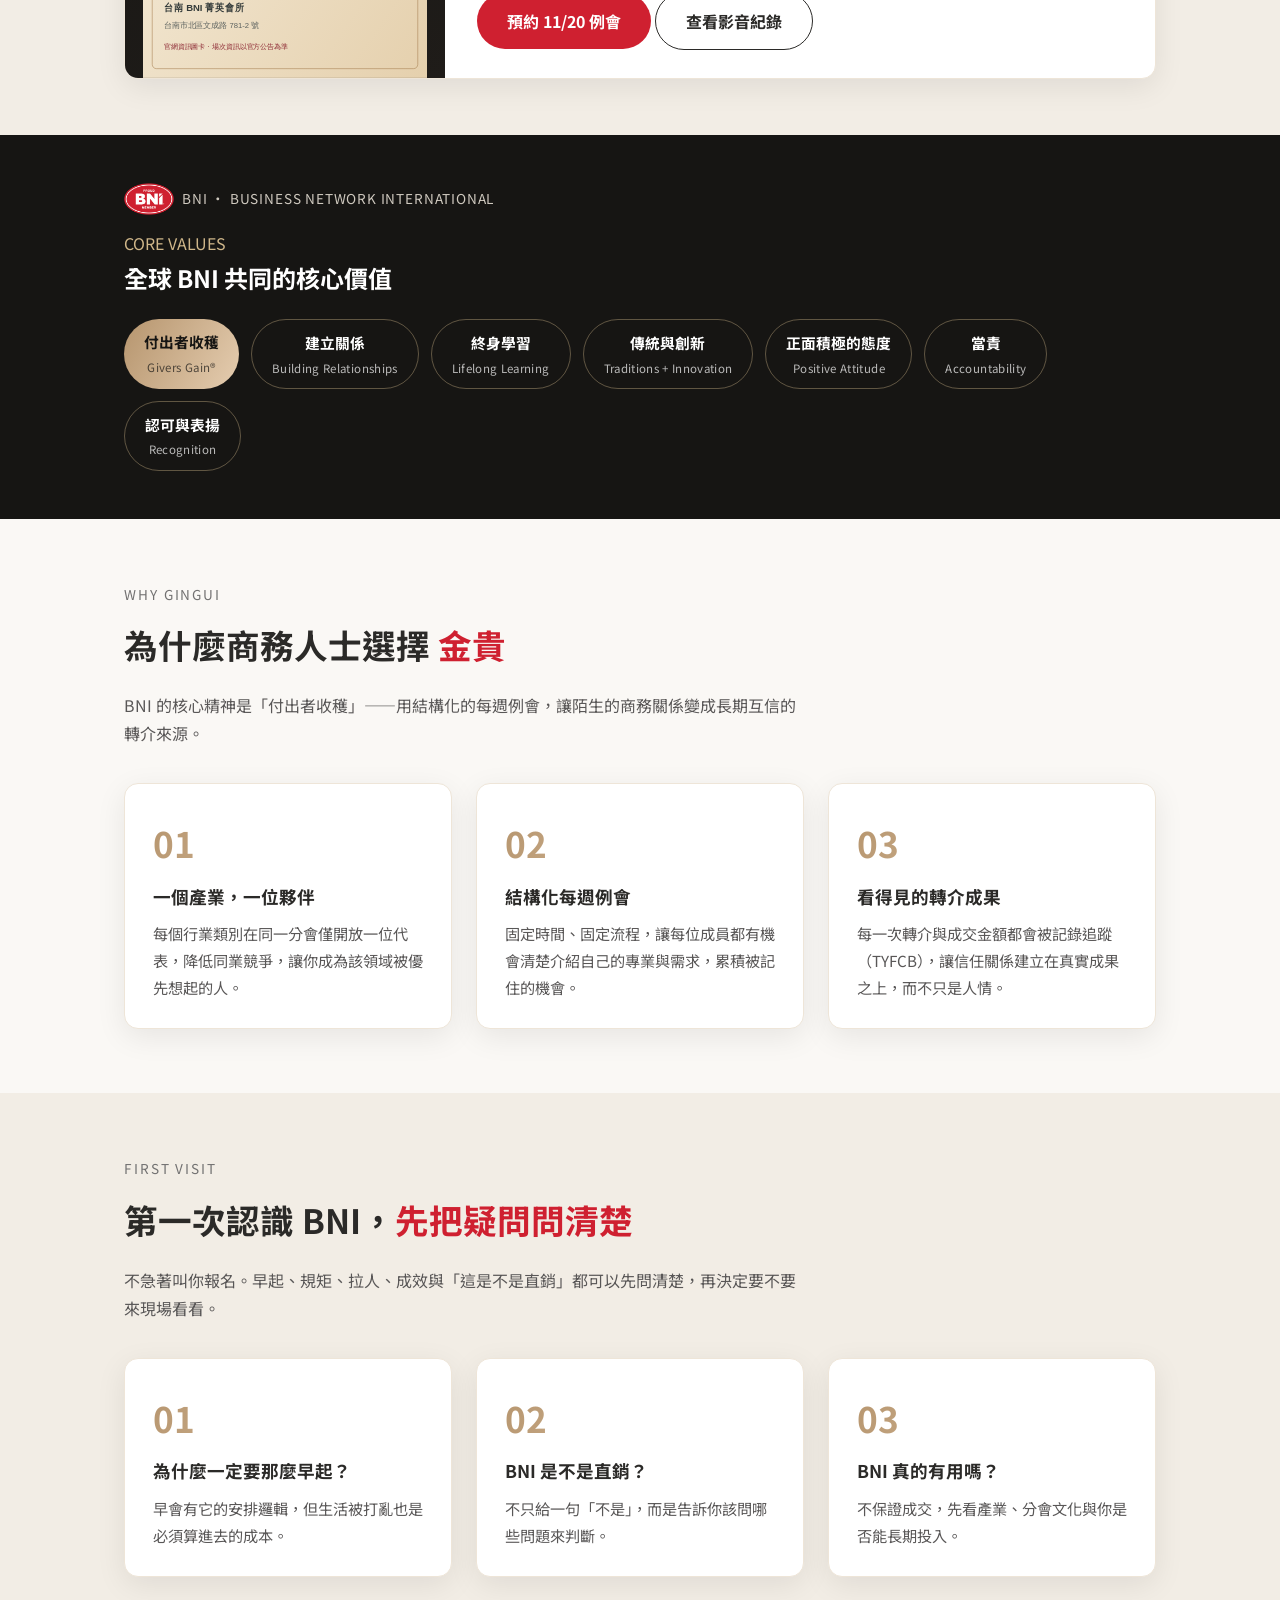
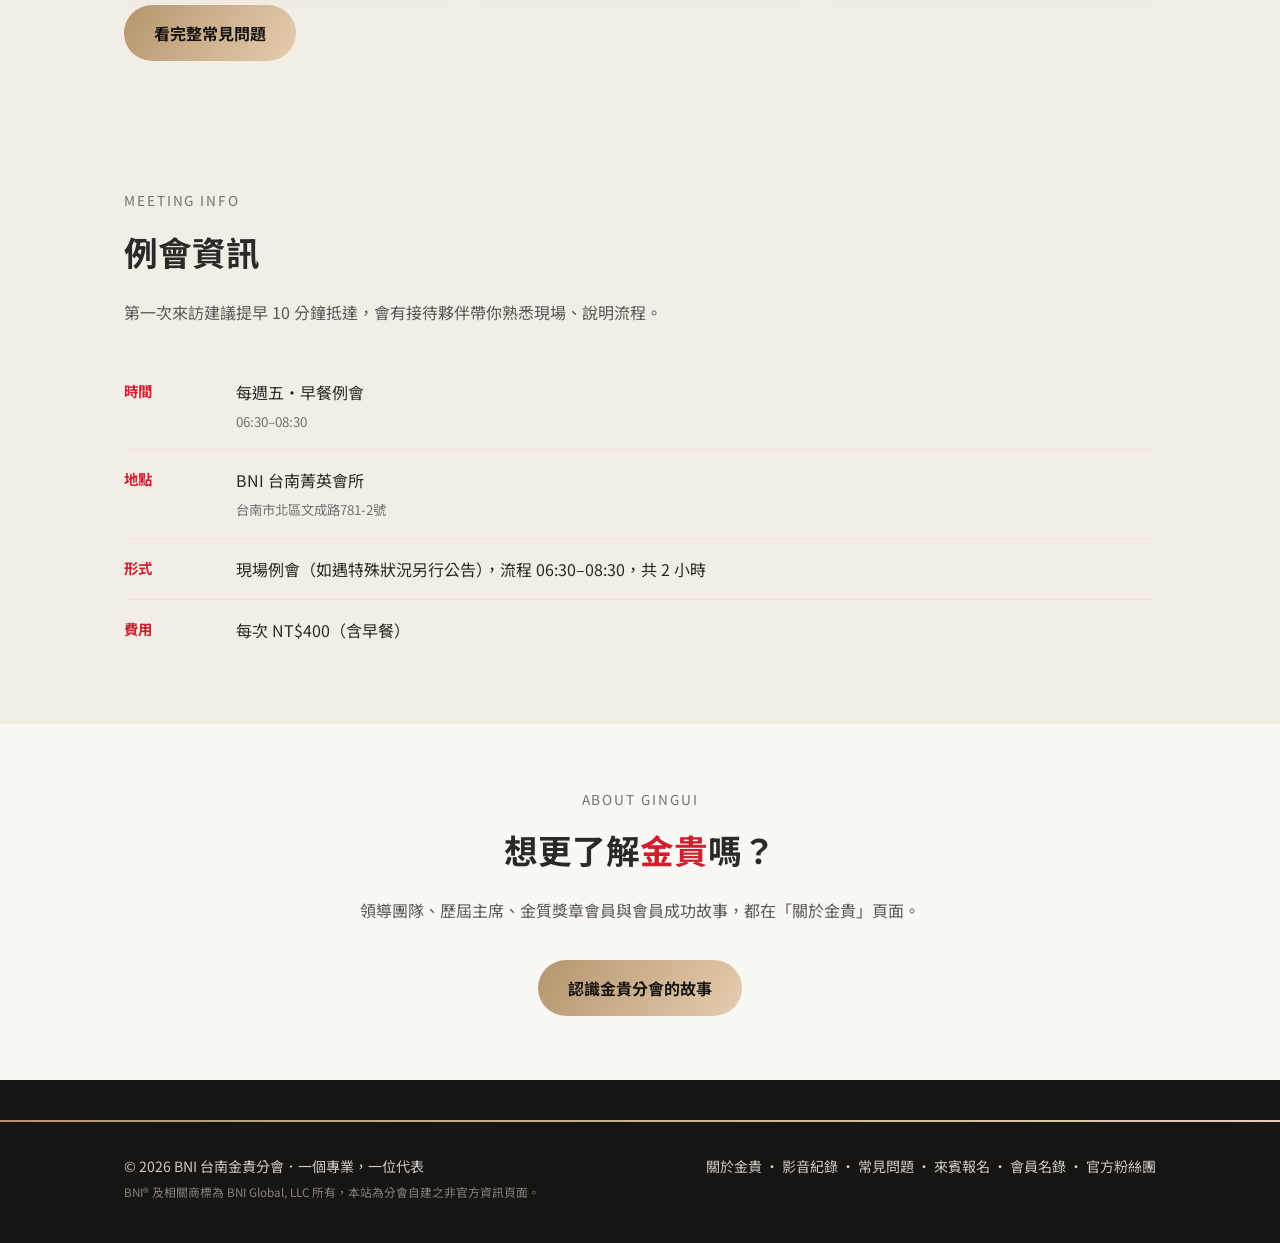
==== commit 763f59f5: "Update Gingui 11/20 speaker and harden weekly source parsing" ====
--- a/docs/index.html
+++ b/docs/index.html
@@ -87,23 +87,22 @@
     <div class="kicker">UPCOMING FEATURED SPEAKER</div>
     <h2 style="margin-bottom:20px">近期主講</h2>
     <div class="focus-card video-focus-card">
-      <div class="poster reel-frame edm-frame" id="home-reel-20261113">
-        <img src="assets/photos/focus-20261113.svg" alt="11/13 施雨彤主講資訊圖卡：從一套訂製西裝，看懂紳士品味">
-        <button class="reel-load" type="button" data-reel-target="home-reel-20261113" data-facebook-url="https://www.facebook.com/reel/1316954077140419/" data-reel-title="施雨彤主講預告：從一套訂製西裝，看懂紳士品味">
+      <div class="poster reel-frame edm-frame" id="home-reel-20261120">
+        <img src="assets/photos/focus-20261120.svg" alt="11/20 俊丞主講資訊圖卡：從個人健康到企業健康">
+        <button class="reel-load" type="button" data-reel-target="home-reel-20261120" data-facebook-url="https://www.facebook.com/reel/998310132595935/" data-reel-title="俊丞主講預告：從個人健康到企業健康">
           <span aria-hidden="true">▶</span> 播放主講影片
         </button>
       </div>
       <div class="body">
-        <div class="week">2026-11-13（五）06:30</div>
-        <h3>從一套訂製西裝，看懂紳士品味</h3>
-        <p class="speaker">講者：<b>施雨彤・西裝訂製業</b>（西裝工廠台南門市）</p>
-        <p style="color:var(--gray-90);font-size:.92rem">
-          合作夥伴：造型規劃師、花藝設計師、婚紗攝影師。理想引薦：婚紗工作室、活動主持人。夢幻引薦：上市公司高階主管、飯店集團負責人。
-        </p>
+        <div class="week">2026-11-20（五）06:30</div>
+        <h3>從個人健康到企業健康</h3>
+        <p class="video-note">分享重點依金貴分會官方主講預告整理。</p>
+        <p class="speaker">講者：<b>俊丞・調理保健</b>（CTLS體研社）</p>
+        <p style="color:var(--gray-90);font-size:.92rem">歡迎參與：關注自身健康的朋友（To C）、尋找合作商機的企業夥伴（To B）。</p>
         <p class="video-note">點擊左側播放按鈕，會以直式完整畫面開啟影片；這支主講預告也已收錄於影音紀錄，方便回看。</p>
         <p class="video-note">左側資訊圖卡由本站依官方預告整理製作。</p>
         <div class="btns compact-btns">
-          <a href="join.html?meeting=2026-11-13" class="btn btn-red" data-track="guest_registration_click" data-track-label="近期主講報名">預約 11/13 例會</a>
+          <a href="join.html?meeting=2026-11-20" class="btn btn-red" data-track="guest_registration_click" data-track-label="近期主講報名">預約 11/20 例會</a>
           <a href="videos.html" class="btn btn-outline-dark">查看影音紀錄</a>
         </div>
       </div>
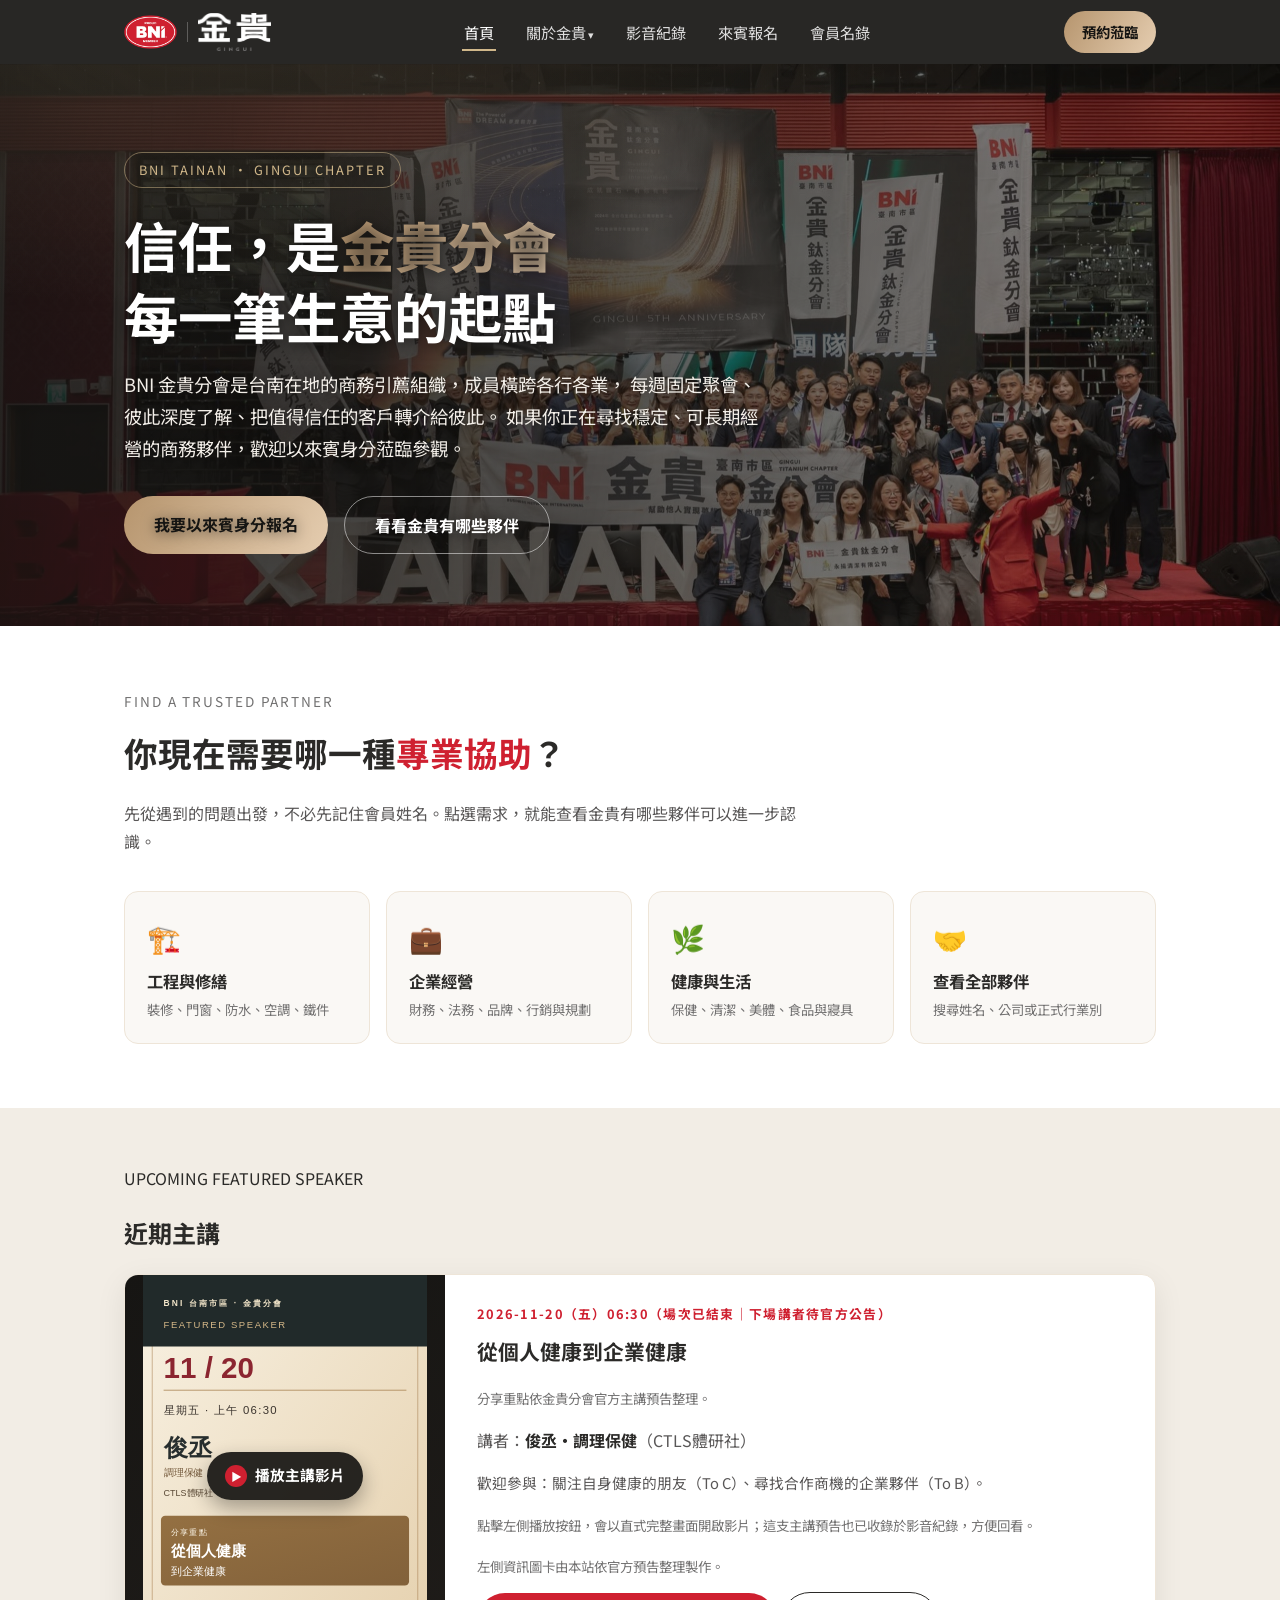
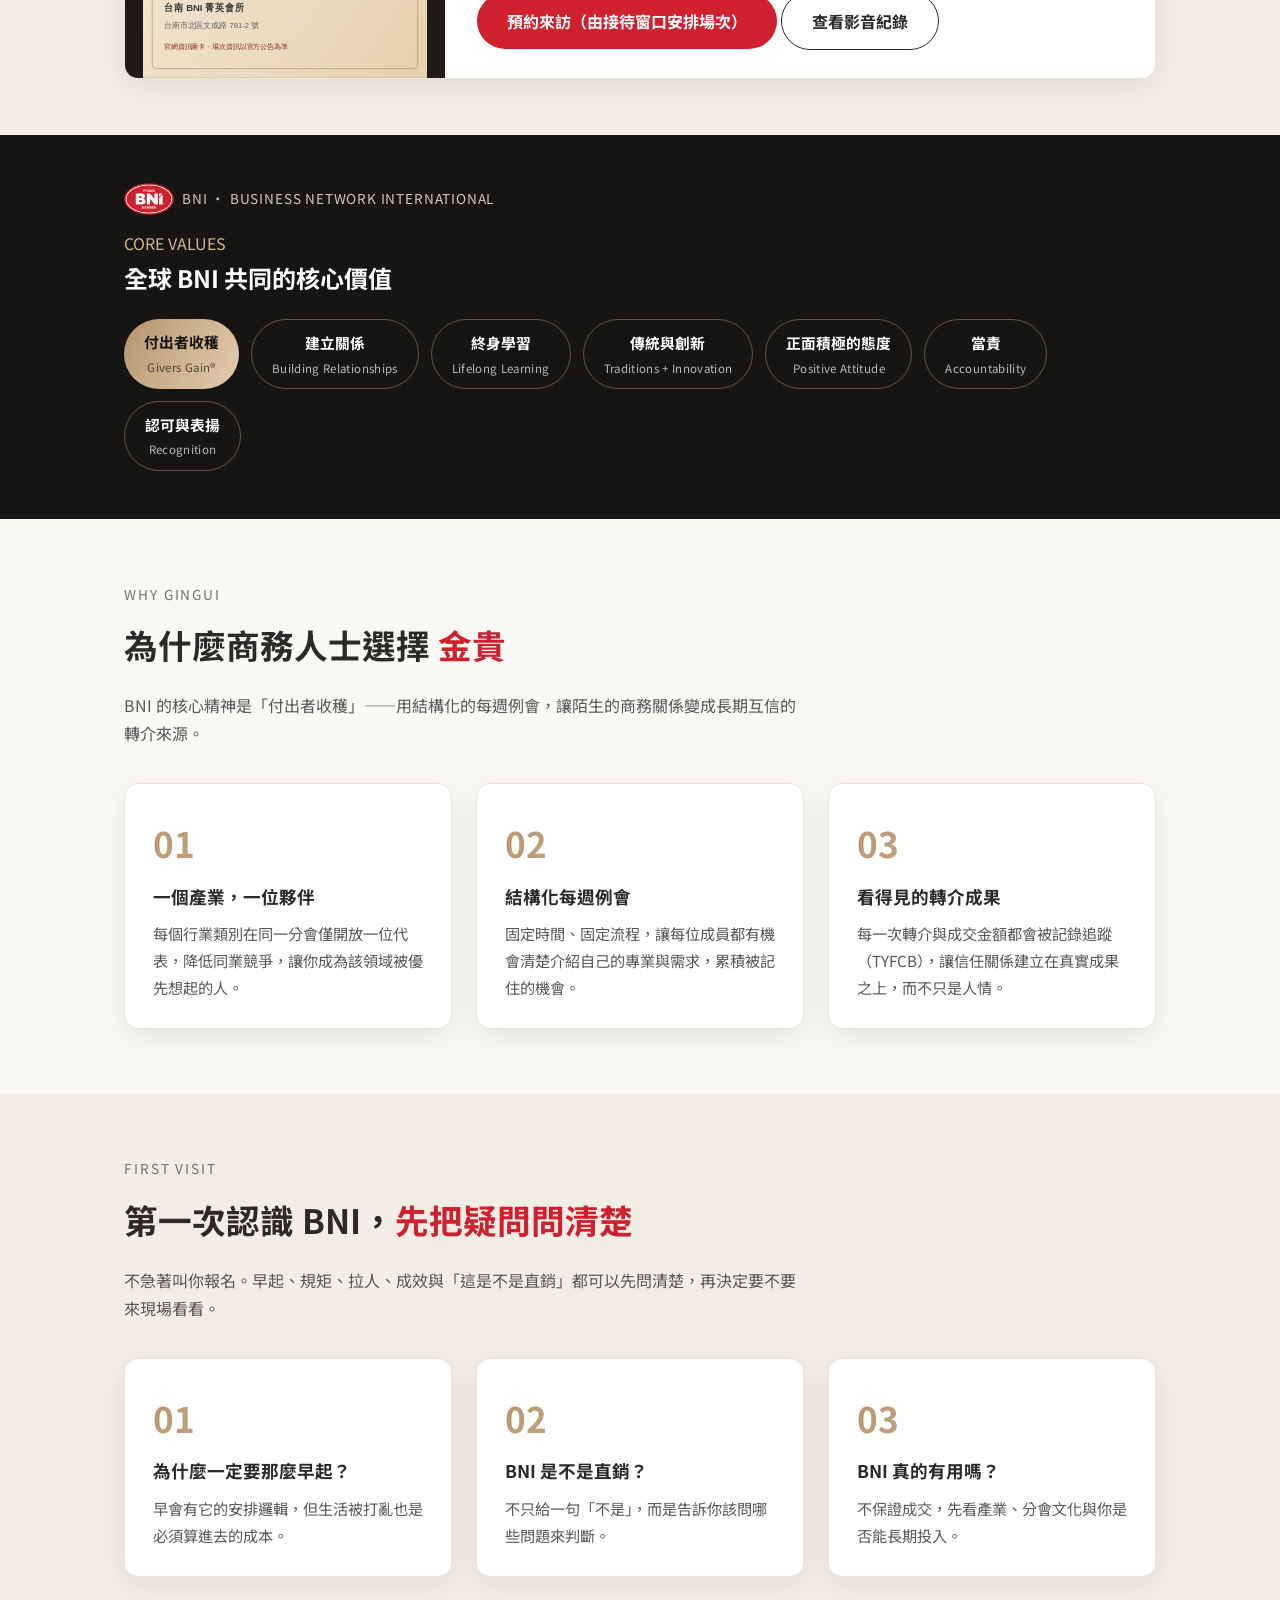
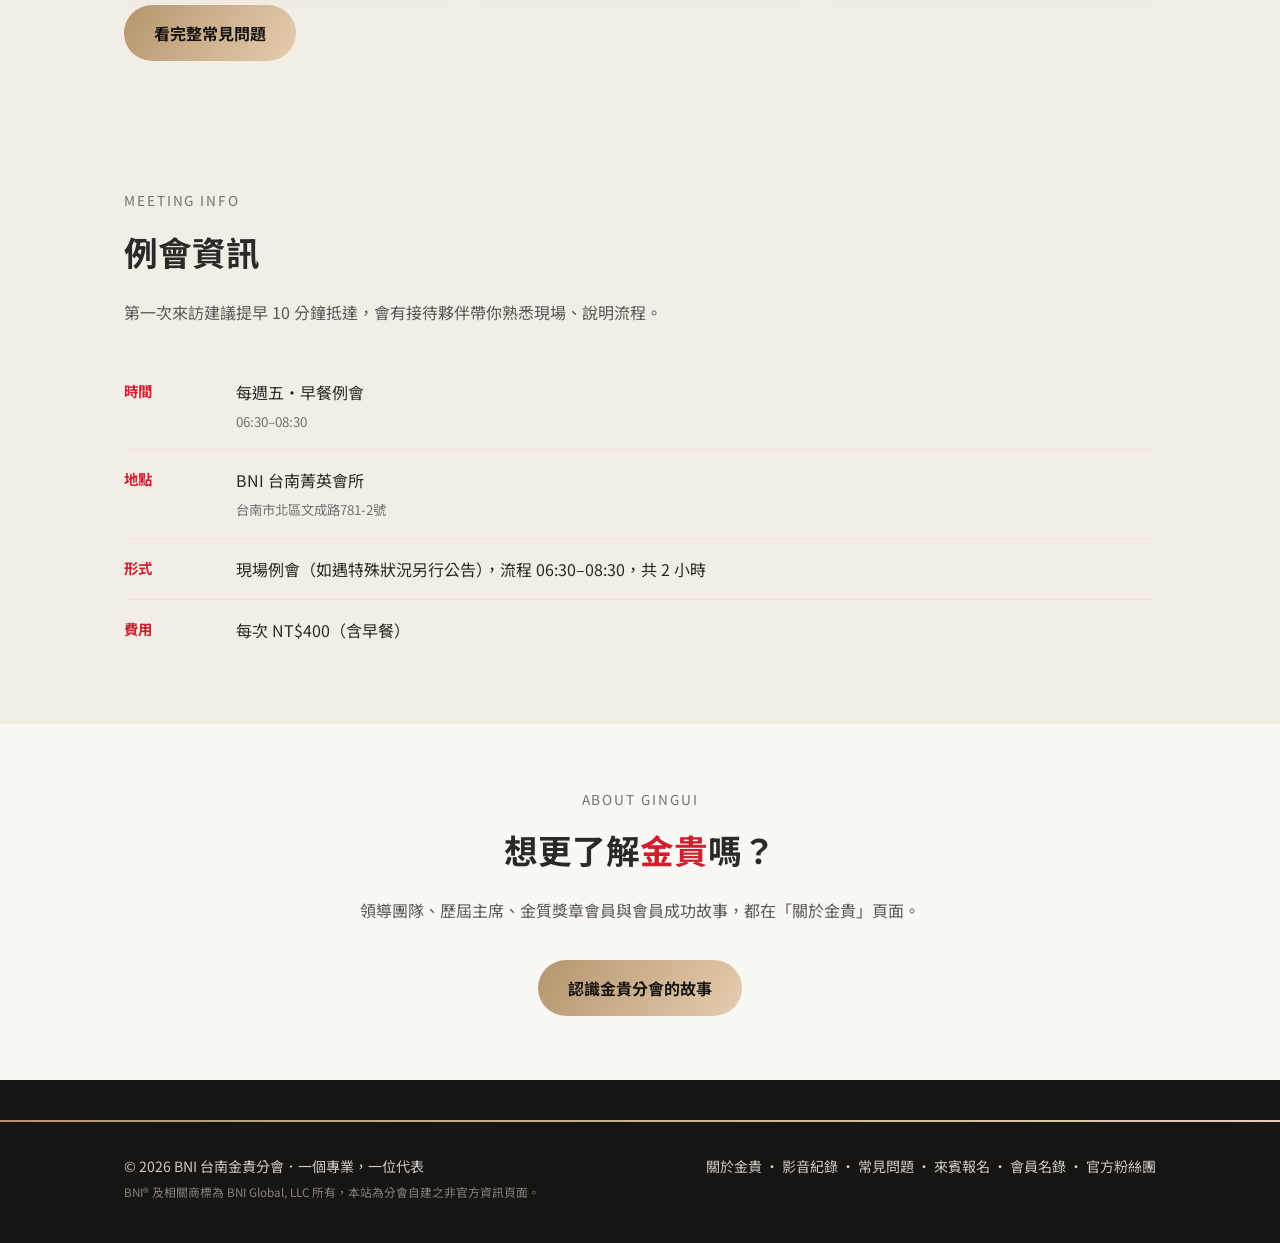
==== commit 5e60e275: "Close expired Nov 20 registration while next speaker awaits source" ====
--- a/docs/index.html
+++ b/docs/index.html
@@ -94,7 +94,7 @@
         </button>
       </div>
       <div class="body">
-        <div class="week">2026-11-20（五）06:30</div>
+        <div class="week">2026-11-20（五）06:30（場次已結束｜下場講者待官方公告）</div>
         <h3>從個人健康到企業健康</h3>
         <p class="video-note">分享重點依金貴分會官方主講預告整理。</p>
         <p class="speaker">講者：<b>俊丞・調理保健</b>（CTLS體研社）</p>
@@ -102,7 +102,7 @@
         <p class="video-note">點擊左側播放按鈕，會以直式完整畫面開啟影片；這支主講預告也已收錄於影音紀錄，方便回看。</p>
         <p class="video-note">左側資訊圖卡由本站依官方預告整理製作。</p>
         <div class="btns compact-btns">
-          <a href="join.html?meeting=2026-11-20" class="btn btn-red" data-track="guest_registration_click" data-track-label="近期主講報名">預約 11/20 例會</a>
+          <a href="join.html" class="btn btn-red" data-track="guest_registration_click" data-track-label="近期主講報名">預約來訪（由接待窗口安排場次）</a>
           <a href="videos.html" class="btn btn-outline-dark">查看影音紀錄</a>
         </div>
       </div>
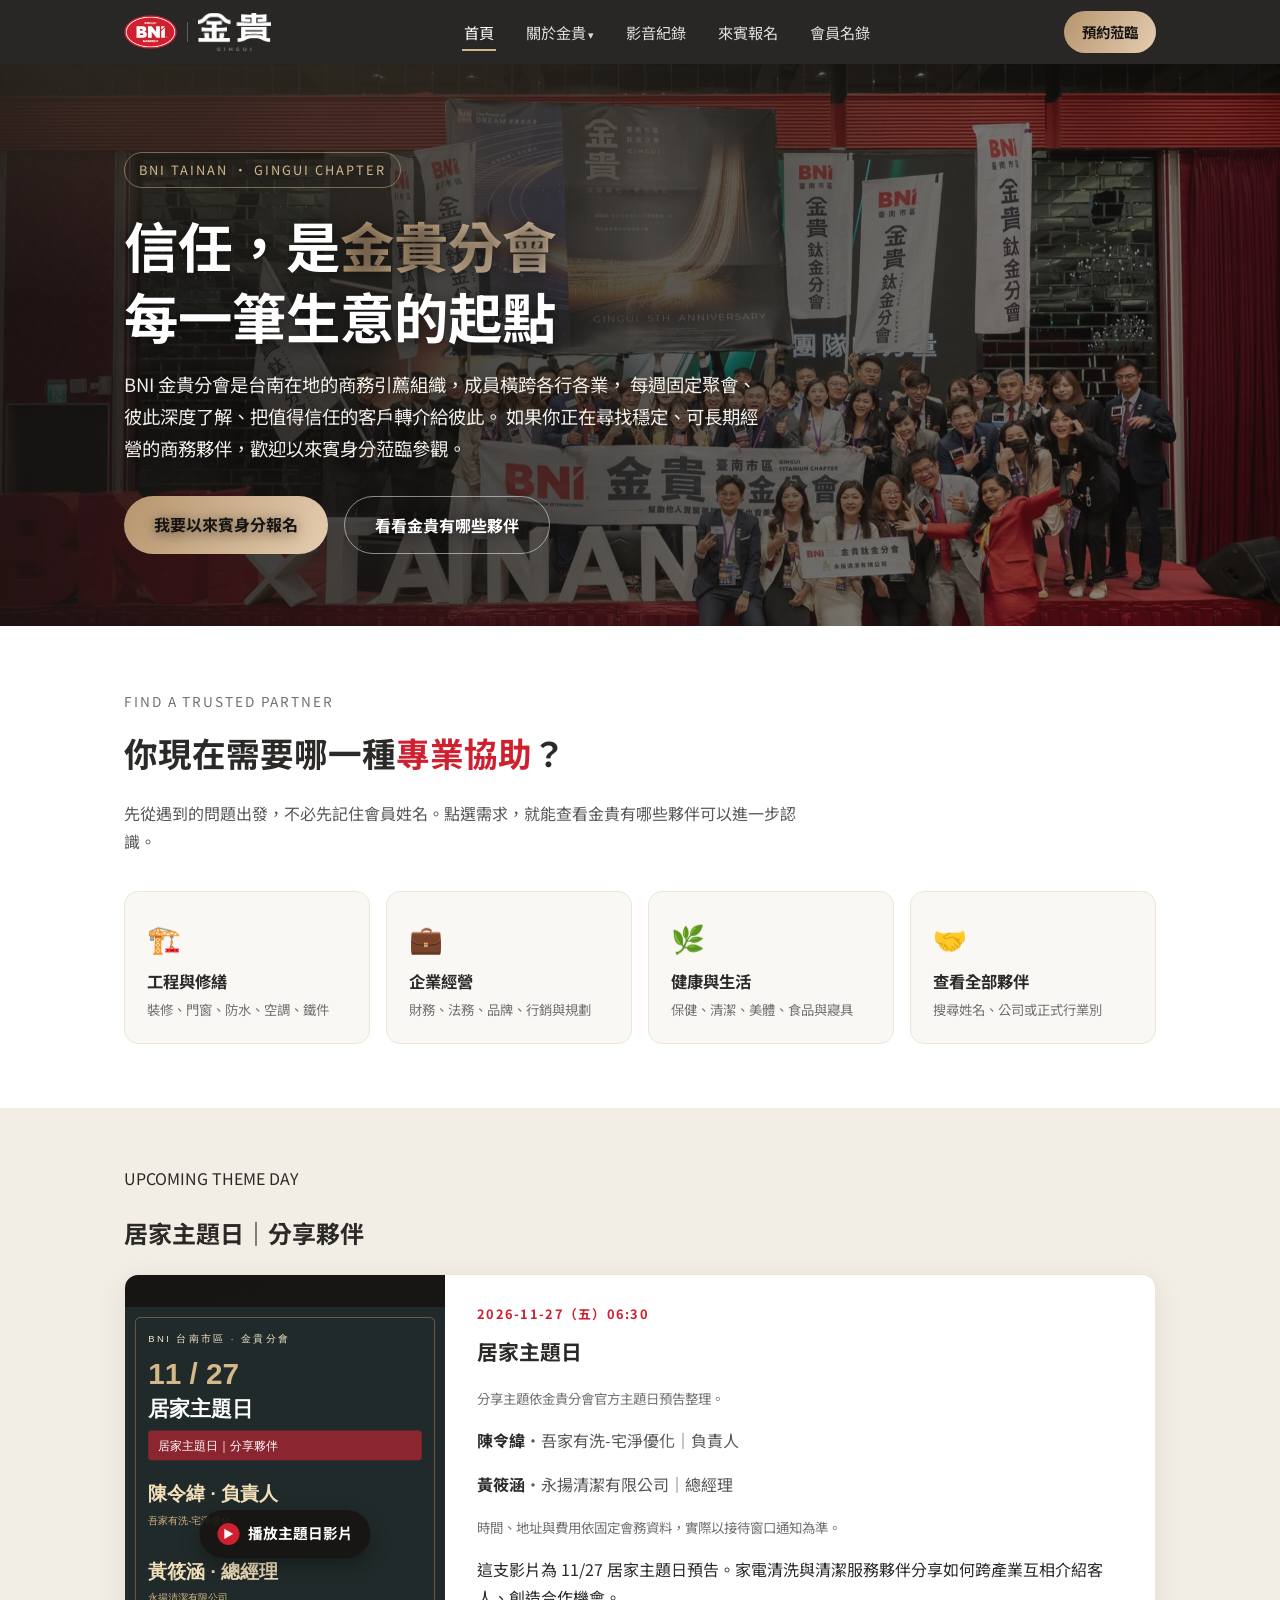
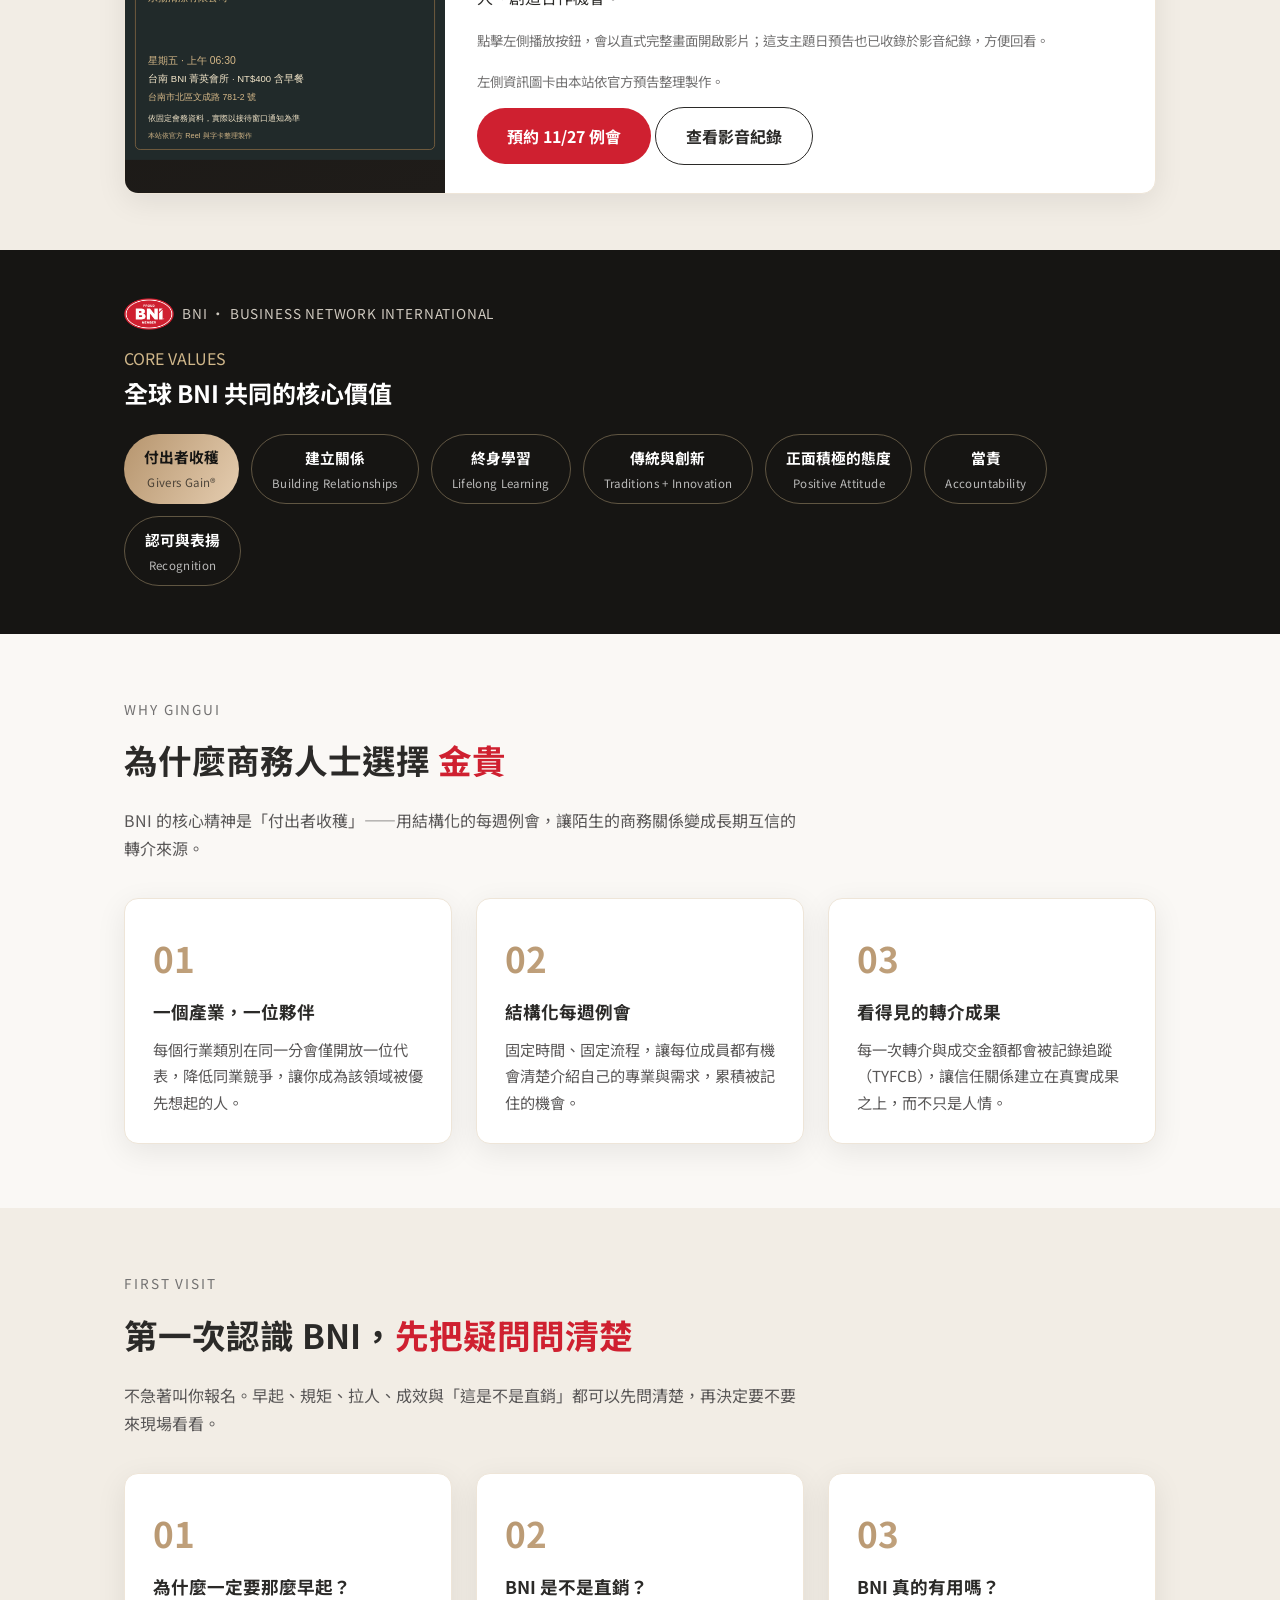
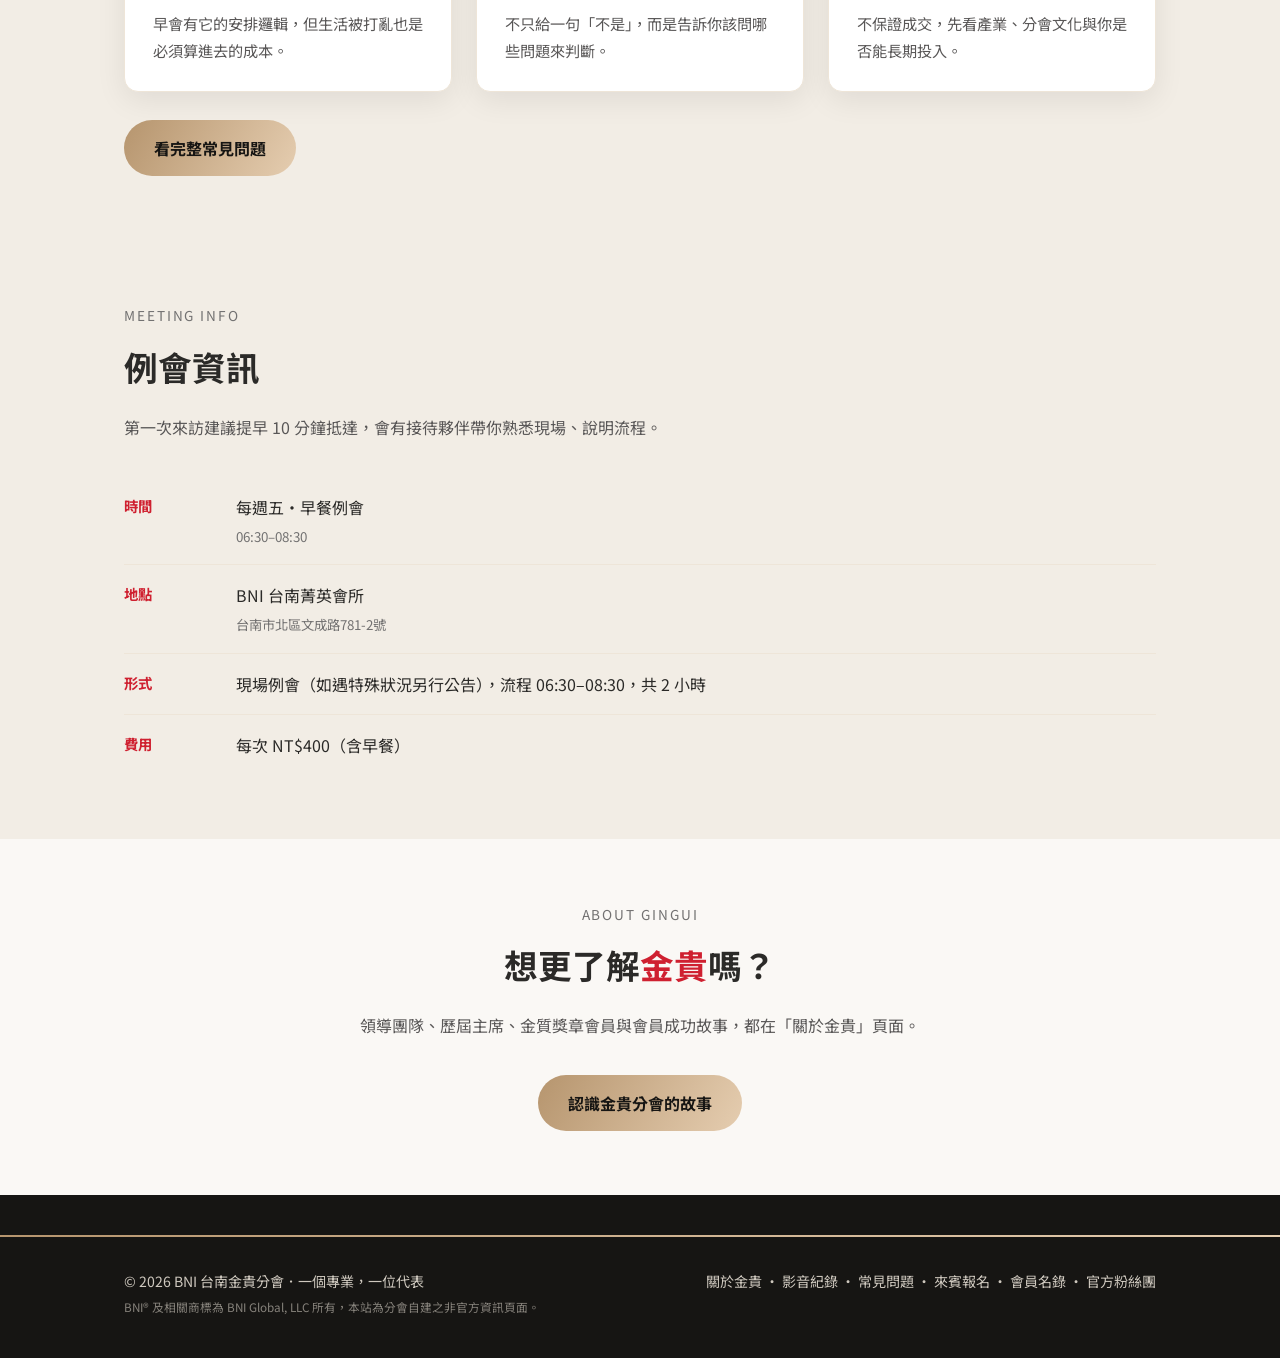
==== commit 69fb886b: "Support theme-day meetings and publish November 27 home services event" ====
--- a/docs/index.html
+++ b/docs/index.html
@@ -84,25 +84,27 @@
 
 <section class="focus-strip">
   <div class="wrap">
-    <div class="kicker">UPCOMING FEATURED SPEAKER</div>
-    <h2 style="margin-bottom:20px">近期主講</h2>
+    <div class="kicker">UPCOMING THEME DAY</div>
+    <h2 style="margin-bottom:20px">居家主題日｜分享夥伴</h2>
     <div class="focus-card video-focus-card">
-      <div class="poster reel-frame edm-frame" id="home-reel-20261120">
-        <img src="assets/photos/focus-20261120.svg" alt="11/20 俊丞主講資訊圖卡：從個人健康到企業健康">
-        <button class="reel-load" type="button" data-reel-target="home-reel-20261120" data-facebook-url="https://www.facebook.com/reel/998310132595935/" data-reel-title="俊丞主講預告：從個人健康到企業健康">
-          <span aria-hidden="true">▶</span> 播放主講影片
+      <div class="poster reel-frame edm-frame" id="home-reel-20261127">
+        <img src="assets/photos/focus-20261127.svg" alt="11/27 居家主題日資訊圖卡：居家主題日">
+        <button class="reel-load" type="button" data-reel-target="home-reel-20261127" data-facebook-url="https://www.facebook.com/reel/1065215876573624/" data-reel-title="居家主題日預告：居家主題日">
+          <span aria-hidden="true">▶</span> 播放主題日影片
         </button>
       </div>
       <div class="body">
-        <div class="week">2026-11-20（五）06:30（場次已結束｜下場講者待官方公告）</div>
-        <h3>從個人健康到企業健康</h3>
-        <p class="video-note">分享重點依金貴分會官方主講預告整理。</p>
-        <p class="speaker">講者：<b>俊丞・調理保健</b>（CTLS體研社）</p>
-        <p style="color:var(--gray-90);font-size:.92rem">歡迎參與：關注自身健康的朋友（To C）、尋找合作商機的企業夥伴（To B）。</p>
-        <p class="video-note">點擊左側播放按鈕，會以直式完整畫面開啟影片；這支主講預告也已收錄於影音紀錄，方便回看。</p>
+        <div class="week">2026-11-27（五）06:30</div>
+        <h3>居家主題日</h3>
+        <p class="video-note">分享主題依金貴分會官方主題日預告整理。</p>
+        <p class="speaker"><b>陳令緯</b>・吾家有洗-宅淨優化｜負責人</p><p class="speaker"><b>黃筱涵</b>・永揚清潔有限公司｜總經理</p>
+        <p class="video-note">時間、地址與費用依固定會務資料，實際以接待窗口通知為準。</p>
+        <p>這支影片為 11/27 居家主題日預告。家電清洗與清潔服務夥伴分享如何跨產業互相介紹客人、創造合作機會。</p>
+
+        <p class="video-note">點擊左側播放按鈕，會以直式完整畫面開啟影片；這支主題日預告也已收錄於影音紀錄，方便回看。</p>
         <p class="video-note">左側資訊圖卡由本站依官方預告整理製作。</p>
         <div class="btns compact-btns">
-          <a href="join.html" class="btn btn-red" data-track="guest_registration_click" data-track-label="近期主講報名">預約來訪（由接待窗口安排場次）</a>
+          <a href="join.html?meeting=2026-11-27" class="btn btn-red" data-track="guest_registration_click" data-track-label="近期主講報名">預約 11/27 例會</a>
           <a href="videos.html" class="btn btn-outline-dark">查看影音紀錄</a>
         </div>
       </div>
